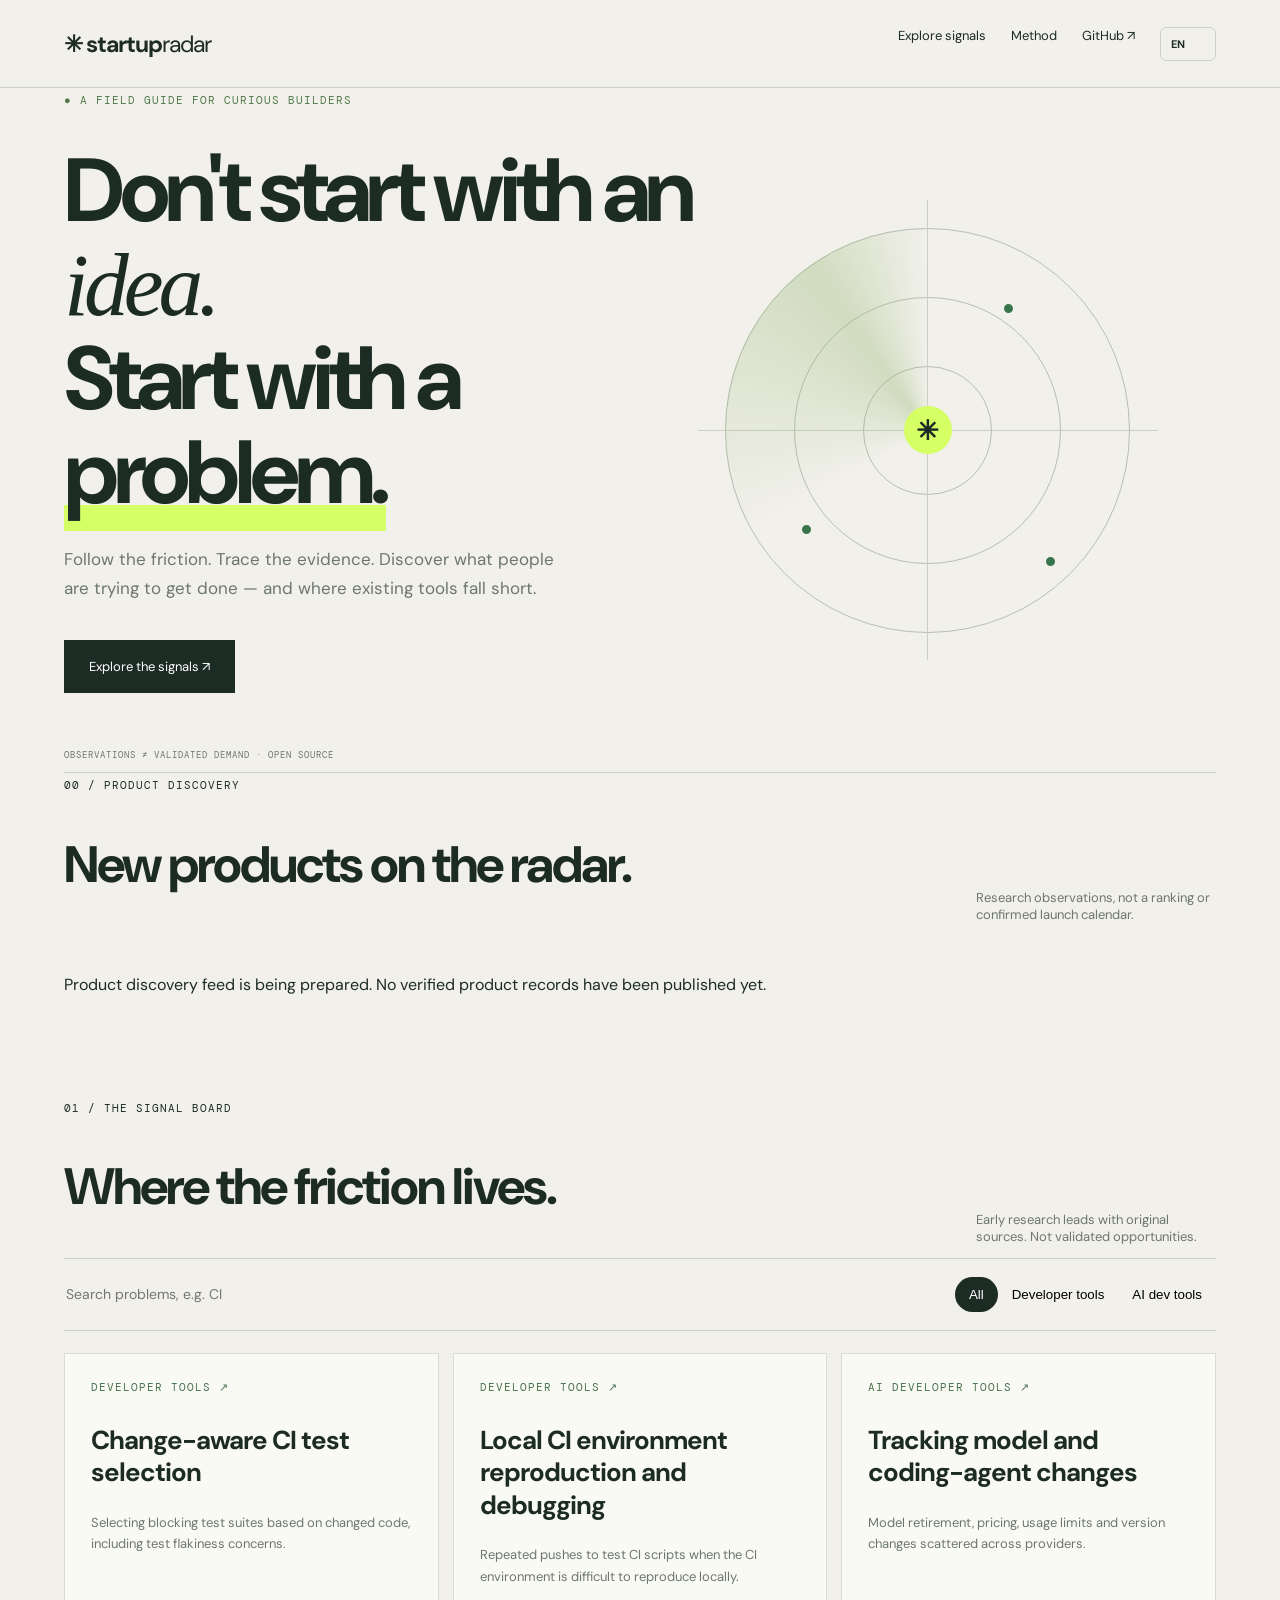
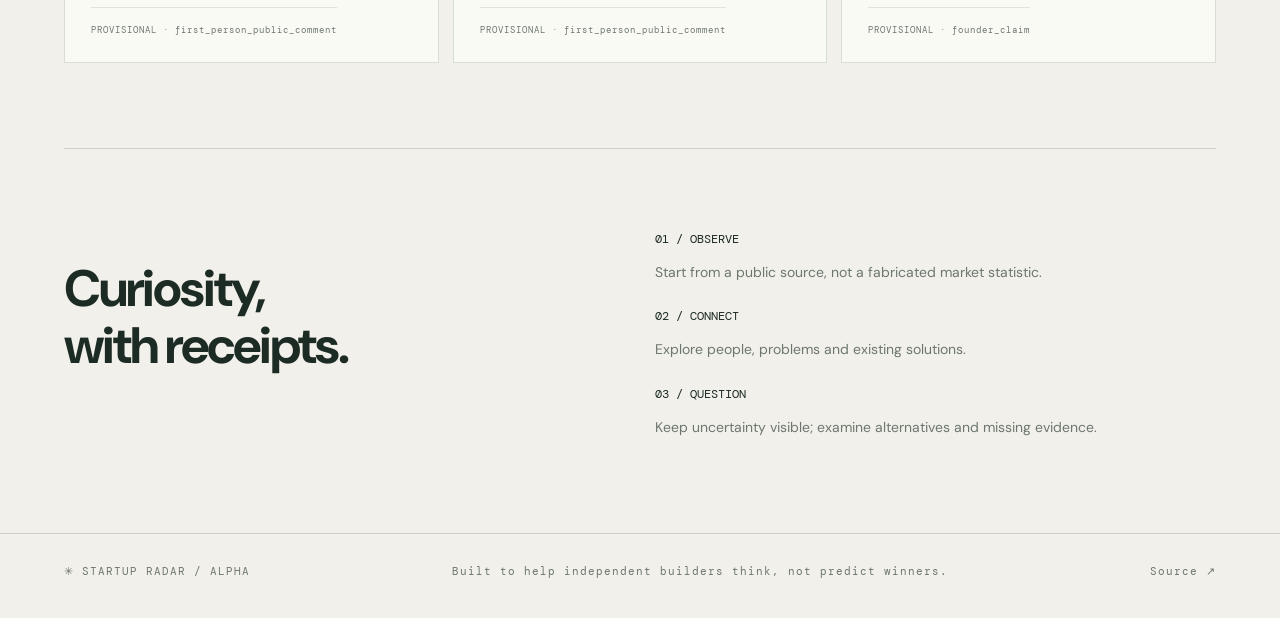
==== web/index.html @ 69f69a6b "Add daily product discovery section before opportunity signals" ====
<!doctype html><html lang="en"><meta charset="utf-8"><meta name="viewport" content="width=device-width,initial-scale=1"><meta name="description" content="Open-source startup opportunity discovery based on attributable public signals."><title>Startup Radar — Find the problems worth solving</title><link rel="stylesheet" href="style.css"><body><header><a class="logo" href="#">✳ startup<span>radar</span></a><nav><a data-i18n="navExplore" href="#signals">Explore signals</a><a data-i18n="navMethod" href="#method">Method</a><a href="https://github.com/supplicant-snowstain/startup-product-radar">GitHub ↗</a><label class="language-control"><span class="sr-only">Language / 语言 / Langue</span><select id="language" aria-label="Language / 语言 / Langue"><option value="en">EN</option><option value="zh">中文</option><option value="fr">FR</option></select></label></nav></header><main><section class="hero"><div><small data-i18n="heroKicker">● A FIELD GUIDE FOR CURIOUS BUILDERS</small><h1 data-i18n-html="hero">Don't start<br>with an <i>idea.</i><br>Start with a <mark>problem.</mark></h1><p data-i18n="heroDesc">Follow the friction. Trace the evidence. Discover what people are trying to get done — and where existing tools fall short.</p><a class="cta" href="#signals" data-i18n="heroAction">Explore the signals ↗</a><p class="fine" data-i18n="heroFine">OBSERVATIONS ≠ VALIDATED DEMAND · OPEN SOURCE</p></div><div class="radar" aria-label="Decorative opportunity radar"><div class="orbit one"></div><div class="orbit two"></div><div class="orbit three"></div><div class="sweep"></div><b>✳</b><span class="dot a"></span><span class="dot b"></span><span class="dot c"></span></div></section><section id="products" class="products-section"><small>00 / PRODUCT DISCOVERY</small><div class="section-title"><h2>New products on the radar.</h2><p>Research observations, not a ranking or confirmed launch calendar.</p></div><div id="product-cards" class="cards"></div><p id="product-empty" class="product-empty">Product discovery feed is being prepared. No verified product records have been published yet.</p></section><section id="signals"><small data-i18n="boardKicker">01 / THE SIGNAL BOARD</small><div class="section-title"><h2 data-i18n="boardTitle">Where the friction lives.</h2><p data-i18n="boardDesc">Early research leads with original sources. Not validated opportunities.</p></div><div class="toolbar"><input data-i18n-placeholder="search" id="search" placeholder="Search problems, e.g. CI" aria-label="Search signals"><div><button class="selected" data-filter="All" data-i18n="all">All</button><button data-filter="Developer Tools" data-i18n="dev">Developer tools</button><button data-filter="AI Developer Tools" data-i18n="ai">AI dev tools</button></div></div><div id="cards" class="cards"></div><p id="empty" data-i18n="empty" hidden>No matching signals.</p></section><section id="method" class="method"><h2 data-i18n-html="methodTitle">Curiosity,<br>with receipts.</h2><div><h3>01 / OBSERVE</h3><p data-i18n="methodObserve">Start from a public source, not a fabricated market statistic.</p><h3>02 / CONNECT</h3><p data-i18n="methodConnect">Explore people, problems and existing solutions.</p><h3>03 / QUESTION</h3><p data-i18n="methodQuestion">Keep uncertainty visible; examine alternatives and missing evidence.</p></div></section></main><footer><span>✳ STARTUP RADAR / ALPHA</span><span data-i18n="footDesc">Built to help independent builders think, not predict winners.</span><a href="https://github.com/supplicant-snowstain/startup-product-radar" data-i18n="source">Source ↗</a></footer><dialog id="detail"><button id="close" aria-label="Close">×</button><div id="detail-content"></div></dialog><script src="i18n.js"></script><script src="app.js"></script><script src="products.js"></script></body></html>
---- web/style.css ----
@import url('https://fonts.googleapis.com/css2?family=DM+Sans:wght@400;500;600;700&family=DM+Mono&display=swap');:root{--bg:#f1f0ea;--ink:#1d2b25;--muted:#6d776f;--line:#cbd0c8;--lime:#d5ff65}*{box-sizing:border-box}html{scroll-behavior:smooth}body{margin:0;background:var(--bg);color:var(--ink);font-family:'DM Sans',sans-serif}header,main,footer{max-width:1300px;padding-left:5%;padding-right:5%;margin:auto}header{height:88px;display:flex;align-items:center;justify-content:space-between;border-bottom:1px solid var(--line)}a{color:inherit;text-decoration:none}.logo{font-size:23px;font-weight:700;letter-spacing:-1px}.logo span{font-weight:400}nav{display:flex;gap:25px;font-size:13px}.hero{display:grid;grid-template-columns:55% 45%;align-items:center;min-height:610px;border-bottom:1px solid var(--line)}small,.fine,footer{font:11px 'DM Mono',monospace;letter-spacing:1px}.hero small{color:#50784b}.hero h1{font-size:clamp(58px,7vw,98px);letter-spacing:-5px;line-height:1.05;margin:35px 0 25px}.hero i{font-family:Georgia,serif;font-weight:400}.hero mark{background:linear-gradient(transparent 78%,var(--lime) 78%);color:inherit}.hero p{font-size:17px;color:var(--muted);line-height:1.7;max-width:510px}.hero .fine{margin-top:55px;font-size:9px}.cta{display:inline-block;background:var(--ink);color:white;padding:18px 25px;font-size:13px;margin-top:20px}.radar{height:min(38vw,460px);width:min(38vw,460px);position:relative;display:grid;place-items:center}.orbit{position:absolute;border:1px solid #b5c0b3;border-radius:50%}.one{width:28%;aspect-ratio:1}.two{width:58%;aspect-ratio:1}.three{width:88%;aspect-ratio:1}.radar:before,.radar:after{content:'';position:absolute;background:#c6d0c4}.radar:before{width:100%;height:1px}.radar:after{height:100%;width:1px}.radar b{z-index:2;background:var(--lime);border-radius:50%;width:48px;height:48px;display:grid;place-items:center;font-size:27px}.sweep{position:absolute;width:88%;aspect-ratio:1;border-radius:50%;background:conic-gradient(transparent 0 240deg,#91b36b55 325deg,transparent);animation:spin 12s linear infinite}@keyframes spin{to{transform:rotate(360deg)}}.dot{position:absolute;background:#38754d;border:3px solid var(--bg);border-radius:50%;width:15px;height:15px;z-index:3}.a{top:22%;left:66%}.b{top:70%;left:22%}.c{top:77%;left:75%}#signals{padding:85px 0}.section-title{display:flex;align-items:end;justify-content:space-between;gap:20px}h2{font-size:clamp(35px,4vw,55px);letter-spacing:-2px;line-height:1.1}.section-title p{max-width:240px;font-size:13px;color:var(--muted)}.toolbar{border-top:1px solid var(--line);border-bottom:1px solid var(--line);padding:18px 0;display:flex;justify-content:space-between;gap:12px}.toolbar input{background:transparent;border:0;outline:none;font:14px 'DM Sans',sans-serif;min-width:180px}.toolbar button{border:0;border-radius:24px;padding:10px 14px;background:none;cursor:pointer}.toolbar button.selected{background:var(--ink);color:white}.cards{display:grid;grid-template-columns:repeat(3,minmax(0,1fr));gap:14px;margin-top:22px}.card{background:#fafaf5;border:1px solid #d9ded4;min-height:310px;padding:26px;text-align:left;font:inherit;color:inherit;display:flex;flex-direction:column;cursor:pointer;transition:transform .2s,border-color .2s}.card:hover{transform:translateY(-5px);border-color:#6a8868}.card small{color:#47714c}.card h3{font-size:26px;letter-spacing:-1px;line-height:1.25;margin:30px 0 10px}.card p{font-size:13px;line-height:1.65;color:var(--muted)}.card footer{padding:16px 0 0;margin:auto 0 0;border-top:1px solid #dee3dc;color:var(--muted);font-size:9px}.method{border-top:1px solid var(--line);padding:70px 0;display:grid;grid-template-columns:1fr 1fr;gap:30px}.method h3{font:12px 'DM Mono',monospace}.method p{color:var(--muted);font-size:14px;line-height:1.6;margin-bottom:25px}footer{display:flex;justify-content:space-between;gap:15px;padding-top:30px;padding-bottom:40px;border-top:1px solid var(--line);color:var(--muted)}dialog{border:1px solid #a5b7a5;background:#fafaf5;color:var(--ink);width:min(640px,90vw);padding:35px;max-height:85vh}dialog::backdrop{background:#16281bc2}dialog h2{font-size:34px}dialog p,dialog li{line-height:1.7;color:#53665a}dialog a{color:#357448;text-decoration:underline;overflow-wrap:anywhere}#close{float:right;background:none;border:0;font-size:30px;cursor:pointer}@media(max-width:830px){.hero{grid-template-columns:1fr;padding-top:60px}.radar{height:300px;width:300px;margin:0 auto 35px}.cards{grid-template-columns:1fr 1fr}}@media(max-width:580px){header{height:72px}nav a:first-child{display:none}nav{gap:12px}.hero h1{font-size:56px;letter-spacing:-3px}.section-title,.toolbar{display:block}.toolbar div{margin-top:15px}.cards,.method{grid-template-columns:1fr}.card{min-height:240px}footer{display:block;line-height:2.2}}
.explore-hero{padding:85px 0 50px;border-bottom:1px solid var(--line)}.explore-hero h1{font-size:clamp(48px,6vw,85px);letter-spacing:-3px;max-width:940px;margin:25px 0}.explore-hero>p{font-size:21px;line-height:1.55;max-width:760px;color:var(--muted)}.explore-meta{display:flex;flex-wrap:wrap;gap:12px;margin-top:36px}.explore-meta span{border:1px solid var(--line);padding:9px 13px;font:10px 'DM Mono',monospace}.explore-layout{display:grid;grid-template-columns:1.5fr 1fr;gap:30px;padding:60px 0}.research-section,.research-aside{padding:25px;border:1px solid var(--line);background:#fafaf5}.research-section h2{font-size:37px}.research-section p,.research-aside li{font-size:15px;color:var(--muted);line-height:1.8}.research-section a{display:inline-block;margin:12px 0;color:#2b6d4a;text-decoration:underline;overflow-wrap:anywhere}.source-locator{font:11px 'DM Mono',monospace!important}.research-aside{background:#e5eadf}.research-aside h3{font-size:25px}.research-aside li{margin-bottom:15px}.question-list{display:grid;gap:8px}.question-list div{border-left:3px solid #95b777;background:#edf2e8;padding:18px;line-height:1.6}.related-list{display:flex;flex-direction:column}.related-list a{border-bottom:1px solid var(--line);padding:12px 0}@media(max-width:750px){.explore-layout{grid-template-columns:1fr}.explore-hero{padding-top:50px}}
[hidden]{display:none!important}

.language-control{display:inline-flex;align-items:center}.language-control select{appearance:none;border:1px solid var(--line);background:transparent;color:var(--ink);font:700 11px 'DM Sans',sans-serif;border-radius:6px;padding:9px 22px 9px 10px;cursor:pointer}.language-control select:focus-visible{outline:2px solid #438b57;outline-offset:3px}.sr-only{position:absolute;width:1px;height:1px;padding:0;margin:-1px;overflow:hidden;clip:rect(0,0,0,0);white-space:nowrap;border:0}@media(max-width:580px){header nav{gap:8px}.language-control select{padding:8px 5px}header .logo{font-size:18px}}

.opportunity-map{padding:32px 0 55px;border-top:1px solid var(--line)}.opportunity-map h3{font-size:29px;letter-spacing:-1px}.opportunity-map p{color:var(--muted);line-height:1.6}.map-link{display:flex;flex-direction:column;gap:9px;background:#fafaf5;border:1px solid var(--line);padding:22px;max-width:580px;margin:14px 0;transition:transform .2s}.map-link:hover{transform:translateY(-3px)}.map-link small{color:var(--muted)}

/* Evidence-aware opportunity map: source nodes are separate from problem nodes. */
.map-stage{display:grid;grid-template-columns:minmax(0,1fr) minmax(0,1fr) minmax(0,.9fr);align-items:center;gap:26px;margin:24px 0;padding:30px;border-radius:18px;border:1px solid var(--line);background:radial-gradient(circle at 50% 50%,#e6f1db,#f8f9f2 70%)}
.map-center{background:var(--ink);color:#f7f9ed;border-radius:14px;padding:25px;min-height:125px;display:flex;flex-direction:column;justify-content:center;gap:12px}.map-center small{color:#d5ff65}
.map-center strong{font-size:19px;line-height:1.35}
.map-neighbors{border-left:2px dashed #93ae91;padding-left:22px;display:grid;gap:12px}.map-node{border:1px solid #bbd1b0;border-radius:12px;padding:18px;background:white;display:flex;flex-direction:column;gap:10px;transition:transform .2s}
.map-node:hover,.map-node:focus-visible{transform:translateY(-3px);outline:2px solid #5c935b}.map-node small{color:#607d5f}.map-node span{color:#28634d;font-size:12px}.map-node strong{font-size:16px}
.map-sources{border-left:2px dotted #9daaa0;padding-left:20px;display:grid;gap:12px}.map-source{background:#e8eae2;border-radius:10px;padding:16px;display:flex;flex-direction:column;gap:9px}.map-source a{color:#236e51;text-decoration:underline}.map-source p{font-size:12px;line-height:1.5;color:#6e796b}.map-warning{font-size:12px!important;color:var(--muted)}
@media(max-width:800px){.map-stage{grid-template-columns:1fr;padding:17px}.map-neighbors,.map-sources{border-left:none;border-top:2px dashed #93ae91;padding:20px 0 0}}
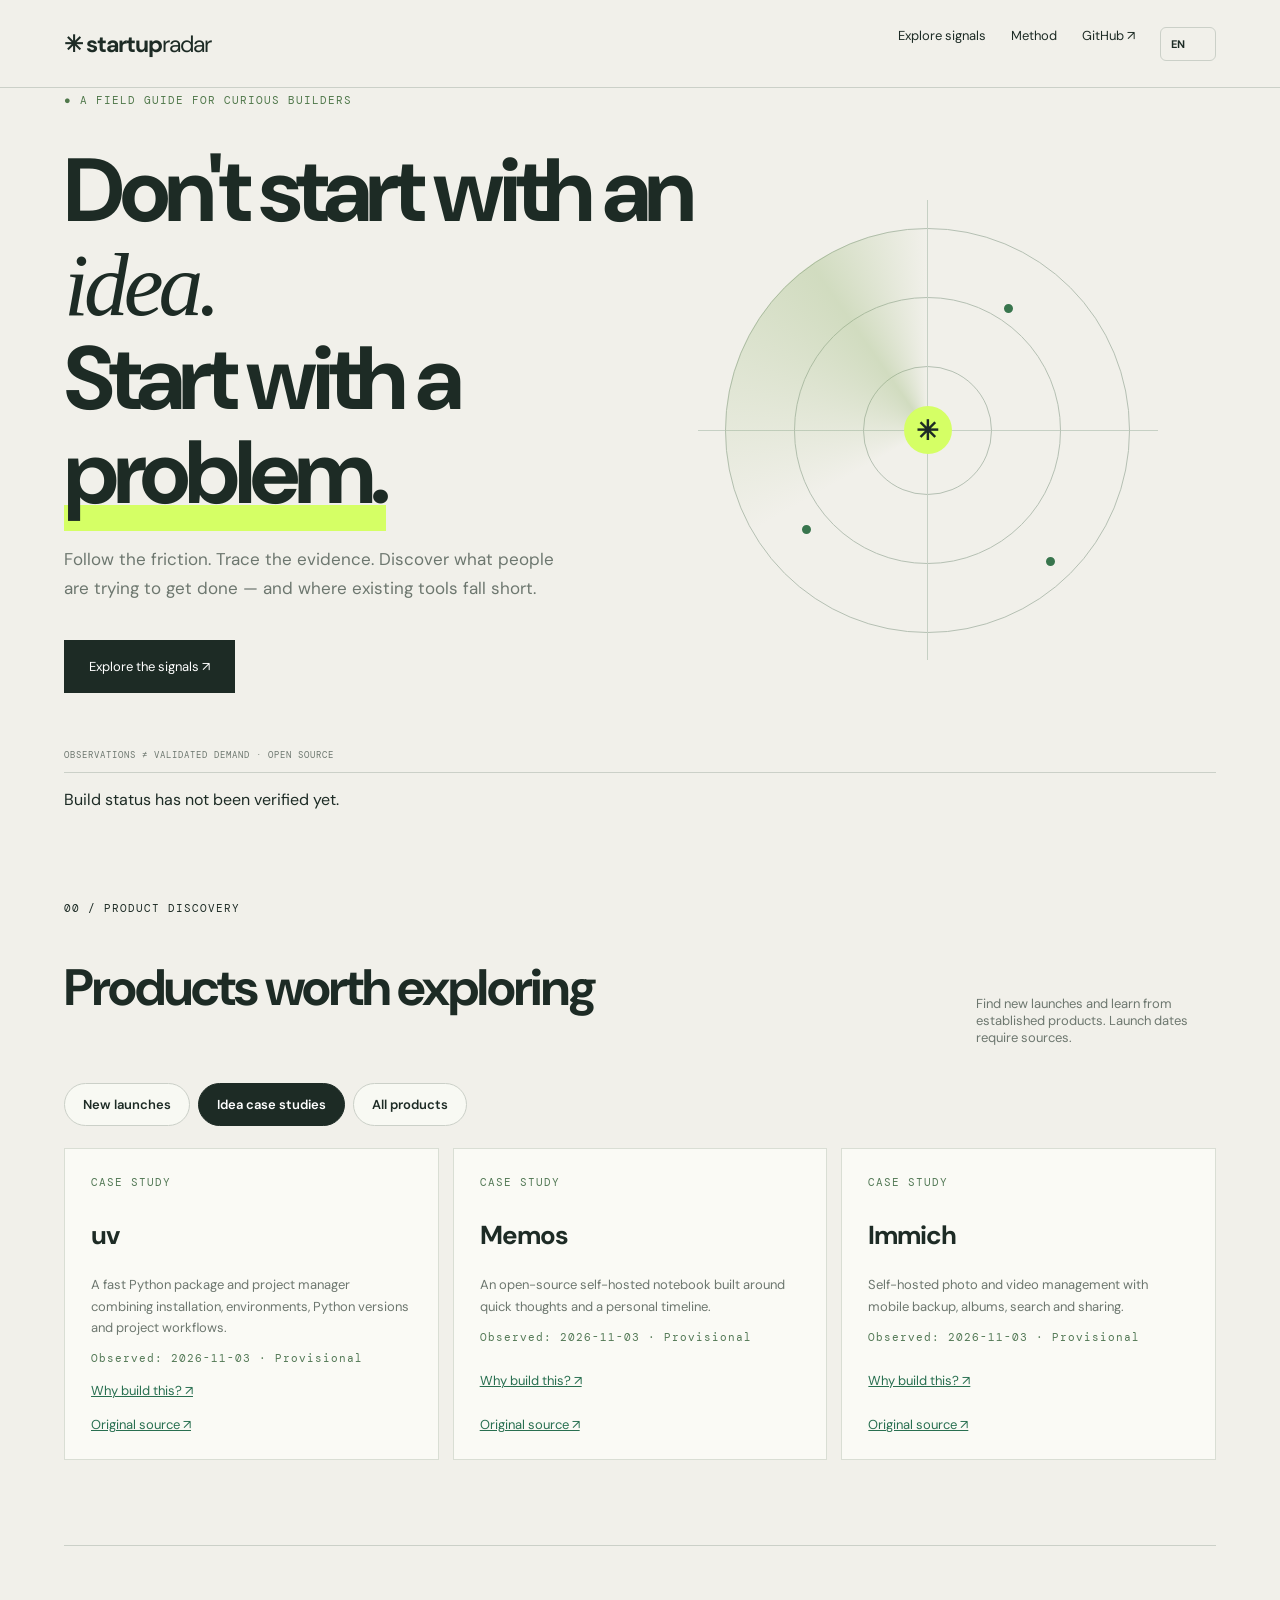
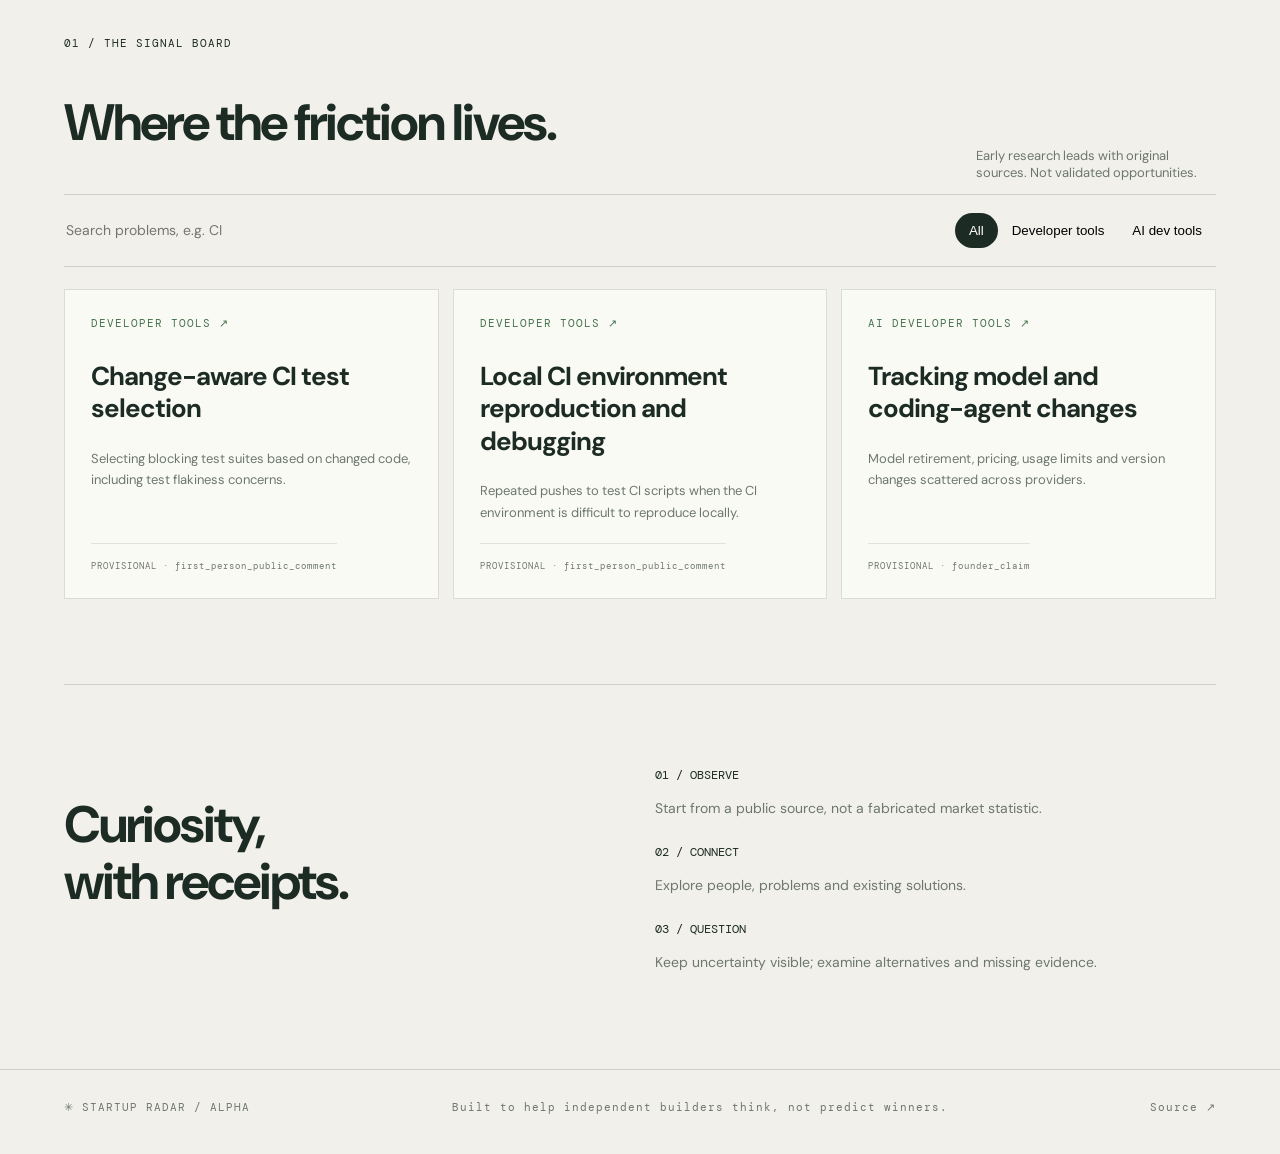
==== commit 59a949b4: "Surface last website build status below homepage hero" ====
--- a/web/index.html
+++ b/web/index.html
@@ -1 +1 @@
-<!doctype html><html lang="en"><meta charset="utf-8"><meta name="viewport" content="width=device-width,initial-scale=1"><meta name="description" content="Open-source startup opportunity discovery based on attributable public signals."><title>Startup Radar — Find the problems worth solving</title><link rel="stylesheet" href="style.css"><body><header><a class="logo" href="#">✳ startup<span>radar</span></a><nav><a data-i18n="navExplore" href="#signals">Explore signals</a><a data-i18n="navMethod" href="#method">Method</a><a href="https://github.com/supplicant-snowstain/startup-product-radar">GitHub ↗</a><label class="language-control"><span class="sr-only">Language / 语言 / Langue</span><select id="language" aria-label="Language / 语言 / Langue"><option value="en">EN</option><option value="zh">中文</option><option value="fr">FR</option></select></label></nav></header><main><section class="hero"><div><small data-i18n="heroKicker">● A FIELD GUIDE FOR CURIOUS BUILDERS</small><h1 data-i18n-html="hero">Don't start<br>with an <i>idea.</i><br>Start with a <mark>problem.</mark></h1><p data-i18n="heroDesc">Follow the friction. Trace the evidence. Discover what people are trying to get done — and where existing tools fall short.</p><a class="cta" href="#signals" data-i18n="heroAction">Explore the signals ↗</a><p class="fine" data-i18n="heroFine">OBSERVATIONS ≠ VALIDATED DEMAND · OPEN SOURCE</p></div><div class="radar" aria-label="Decorative opportunity radar"><div class="orbit one"></div><div class="orbit two"></div><div class="orbit three"></div><div class="sweep"></div><b>✳</b><span class="dot a"></span><span class="dot b"></span><span class="dot c"></span></div></section><section id="products" class="products-section"><small>00 / PRODUCT DISCOVERY</small><div class="section-title"><h2>New products on the radar.</h2><p>Research observations, not a ranking or confirmed launch calendar.</p></div><div id="product-cards" class="cards"></div><p id="product-empty" class="product-empty">Product discovery feed is being prepared. No verified product records have been published yet.</p></section><section id="signals"><small data-i18n="boardKicker">01 / THE SIGNAL BOARD</small><div class="section-title"><h2 data-i18n="boardTitle">Where the friction lives.</h2><p data-i18n="boardDesc">Early research leads with original sources. Not validated opportunities.</p></div><div class="toolbar"><input data-i18n-placeholder="search" id="search" placeholder="Search problems, e.g. CI" aria-label="Search signals"><div><button class="selected" data-filter="All" data-i18n="all">All</button><button data-filter="Developer Tools" data-i18n="dev">Developer tools</button><button data-filter="AI Developer Tools" data-i18n="ai">AI dev tools</button></div></div><div id="cards" class="cards"></div><p id="empty" data-i18n="empty" hidden>No matching signals.</p></section><section id="method" class="method"><h2 data-i18n-html="methodTitle">Curiosity,<br>with receipts.</h2><div><h3>01 / OBSERVE</h3><p data-i18n="methodObserve">Start from a public source, not a fabricated market statistic.</p><h3>02 / CONNECT</h3><p data-i18n="methodConnect">Explore people, problems and existing solutions.</p><h3>03 / QUESTION</h3><p data-i18n="methodQuestion">Keep uncertainty visible; examine alternatives and missing evidence.</p></div></section></main><footer><span>✳ STARTUP RADAR / ALPHA</span><span data-i18n="footDesc">Built to help independent builders think, not predict winners.</span><a href="https://github.com/supplicant-snowstain/startup-product-radar" data-i18n="source">Source ↗</a></footer><dialog id="detail"><button id="close" aria-label="Close">×</button><div id="detail-content"></div></dialog><script src="i18n.js"></script><script src="app.js"></script><script src="products.js"></script></body></html>+<!doctype html><html lang="en"><meta charset="utf-8"><meta name="viewport" content="width=device-width,initial-scale=1"><meta name="description" content="Open-source startup opportunity discovery based on attributable public signals."><title>Startup Radar — Find the problems worth solving</title><link rel="stylesheet" href="style.css"><body><header><a class="logo" href="#">✳ startup<span>radar</span></a><nav><a data-i18n="navExplore" href="#signals">Explore signals</a><a data-i18n="navMethod" href="#method">Method</a><a href="https://github.com/supplicant-snowstain/startup-product-radar">GitHub ↗</a><label class="language-control"><span class="sr-only">Language / 语言 / Langue</span><select id="language" aria-label="Language / 语言 / Langue"><option value="en">EN</option><option value="zh">中文</option><option value="fr">FR</option></select></label></nav></header><main><section class="hero"><div><small data-i18n="heroKicker">● A FIELD GUIDE FOR CURIOUS BUILDERS</small><h1 data-i18n-html="hero">Don't start<br>with an <i>idea.</i><br>Start with a <mark>problem.</mark></h1><p data-i18n="heroDesc">Follow the friction. Trace the evidence. Discover what people are trying to get done — and where existing tools fall short.</p><a class="cta" href="#signals" data-i18n="heroAction">Explore the signals ↗</a><p class="fine" data-i18n="heroFine">OBSERVATIONS ≠ VALIDATED DEMAND · OPEN SOURCE</p></div><div class="radar" aria-label="Decorative opportunity radar"><div class="orbit one"></div><div class="orbit two"></div><div class="orbit three"></div><div class="sweep"></div><b>✳</b><span class="dot a"></span><span class="dot b"></span><span class="dot c"></span></div></section><p id="site-freshness" class="site-freshness" aria-live="polite"></p><section id="products" class="products-section"><small>00 / PRODUCT DISCOVERY</small><div class="section-title"><h2>New products on the radar.</h2><p>Research observations, not a ranking or confirmed launch calendar.</p></div><div id="product-cards" class="cards"></div><p id="product-empty" class="product-empty">Product discovery feed is being prepared. No verified product records have been published yet.</p></section><section id="signals"><small data-i18n="boardKicker">01 / THE SIGNAL BOARD</small><div class="section-title"><h2 data-i18n="boardTitle">Where the friction lives.</h2><p data-i18n="boardDesc">Early research leads with original sources. Not validated opportunities.</p></div><div class="toolbar"><input data-i18n-placeholder="search" id="search" placeholder="Search problems, e.g. CI" aria-label="Search signals"><div><button class="selected" data-filter="All" data-i18n="all">All</button><button data-filter="Developer Tools" data-i18n="dev">Developer tools</button><button data-filter="AI Developer Tools" data-i18n="ai">AI dev tools</button></div></div><div id="cards" class="cards"></div><p id="empty" data-i18n="empty" hidden>No matching signals.</p></section><section id="method" class="method"><h2 data-i18n-html="methodTitle">Curiosity,<br>with receipts.</h2><div><h3>01 / OBSERVE</h3><p data-i18n="methodObserve">Start from a public source, not a fabricated market statistic.</p><h3>02 / CONNECT</h3><p data-i18n="methodConnect">Explore people, problems and existing solutions.</p><h3>03 / QUESTION</h3><p data-i18n="methodQuestion">Keep uncertainty visible; examine alternatives and missing evidence.</p></div></section></main><footer><span>✳ STARTUP RADAR / ALPHA</span><span data-i18n="footDesc">Built to help independent builders think, not predict winners.</span><a href="https://github.com/supplicant-snowstain/startup-product-radar" data-i18n="source">Source ↗</a></footer><dialog id="detail"><button id="close" aria-label="Close">×</button><div id="detail-content"></div></dialog><script src="i18n.js"></script><script src="app.js"></script><script src="products.js"></script><script src="freshness.js"></script></body></html>
--- a/web/style.css
+++ b/web/style.css
@@ -14,3 +14,9 @@
 .map-node:hover,.map-node:focus-visible{transform:translateY(-3px);outline:2px solid #5c935b}.map-node small{color:#607d5f}.map-node span{color:#28634d;font-size:12px}.map-node strong{font-size:16px}
 .map-sources{border-left:2px dotted #9daaa0;padding-left:20px;display:grid;gap:12px}.map-source{background:#e8eae2;border-radius:10px;padding:16px;display:flex;flex-direction:column;gap:9px}.map-source a{color:#236e51;text-decoration:underline}.map-source p{font-size:12px;line-height:1.5;color:#6e796b}.map-warning{font-size:12px!important;color:var(--muted)}
 @media(max-width:800px){.map-stage{grid-template-columns:1fr;padding:17px}.map-neighbors,.map-sources{border-left:none;border-top:2px dashed #93ae91;padding:20px 0 0}}
+
+.products-section{padding:70px 0 85px;border-bottom:1px solid var(--line)}.product-empty{border:1px dashed var(--line);background:#f8f9f3;padding:28px;margin-top:22px;color:var(--muted);line-height:1.65}.product-card a{margin-top:auto;padding-top:17px;color:#286f50;text-decoration:underline;font-size:13px}.product-card small{color:#537956}
+
+.idea-story{padding:48px 0;border-bottom:1px solid var(--line)}.idea-story h2{font-size:clamp(30px,4vw,52px);max-width:850px}.story-steps{display:grid;grid-template-columns:repeat(2,minmax(0,1fr));gap:12px}.story-step{background:#fafaf5;border:1px solid var(--line);border-radius:12px;padding:24px}.story-step:nth-child(3){background:#e8f5d6;border-color:#b4ce9e}.story-step:nth-child(5){grid-column:1/-1}.story-step small{color:#3c7751;font-weight:700}.story-step p{font-size:18px;line-height:1.55;letter-spacing:-.2px}.story-disclaimer{font-size:12px;color:var(--muted);line-height:1.6;margin-top:22px}@media(max-width:700px){.story-steps{grid-template-columns:1fr}.story-step:nth-child(5){grid-column:auto}.story-step{padding:20px}}
+
+.product-tabs{display:flex;gap:8px;flex-wrap:wrap;margin:24px 0 4px}.product-tabs button{border:1px solid var(--line);border-radius:24px;padding:12px 18px;background:#f8f9f3;color:var(--ink);font:600 13px 'DM Sans',sans-serif;cursor:pointer}.product-tabs button.active{background:var(--ink);color:white;border-color:var(--ink)}.product-tabs button:focus-visible{outline:2px solid #35824b;outline-offset:2px}
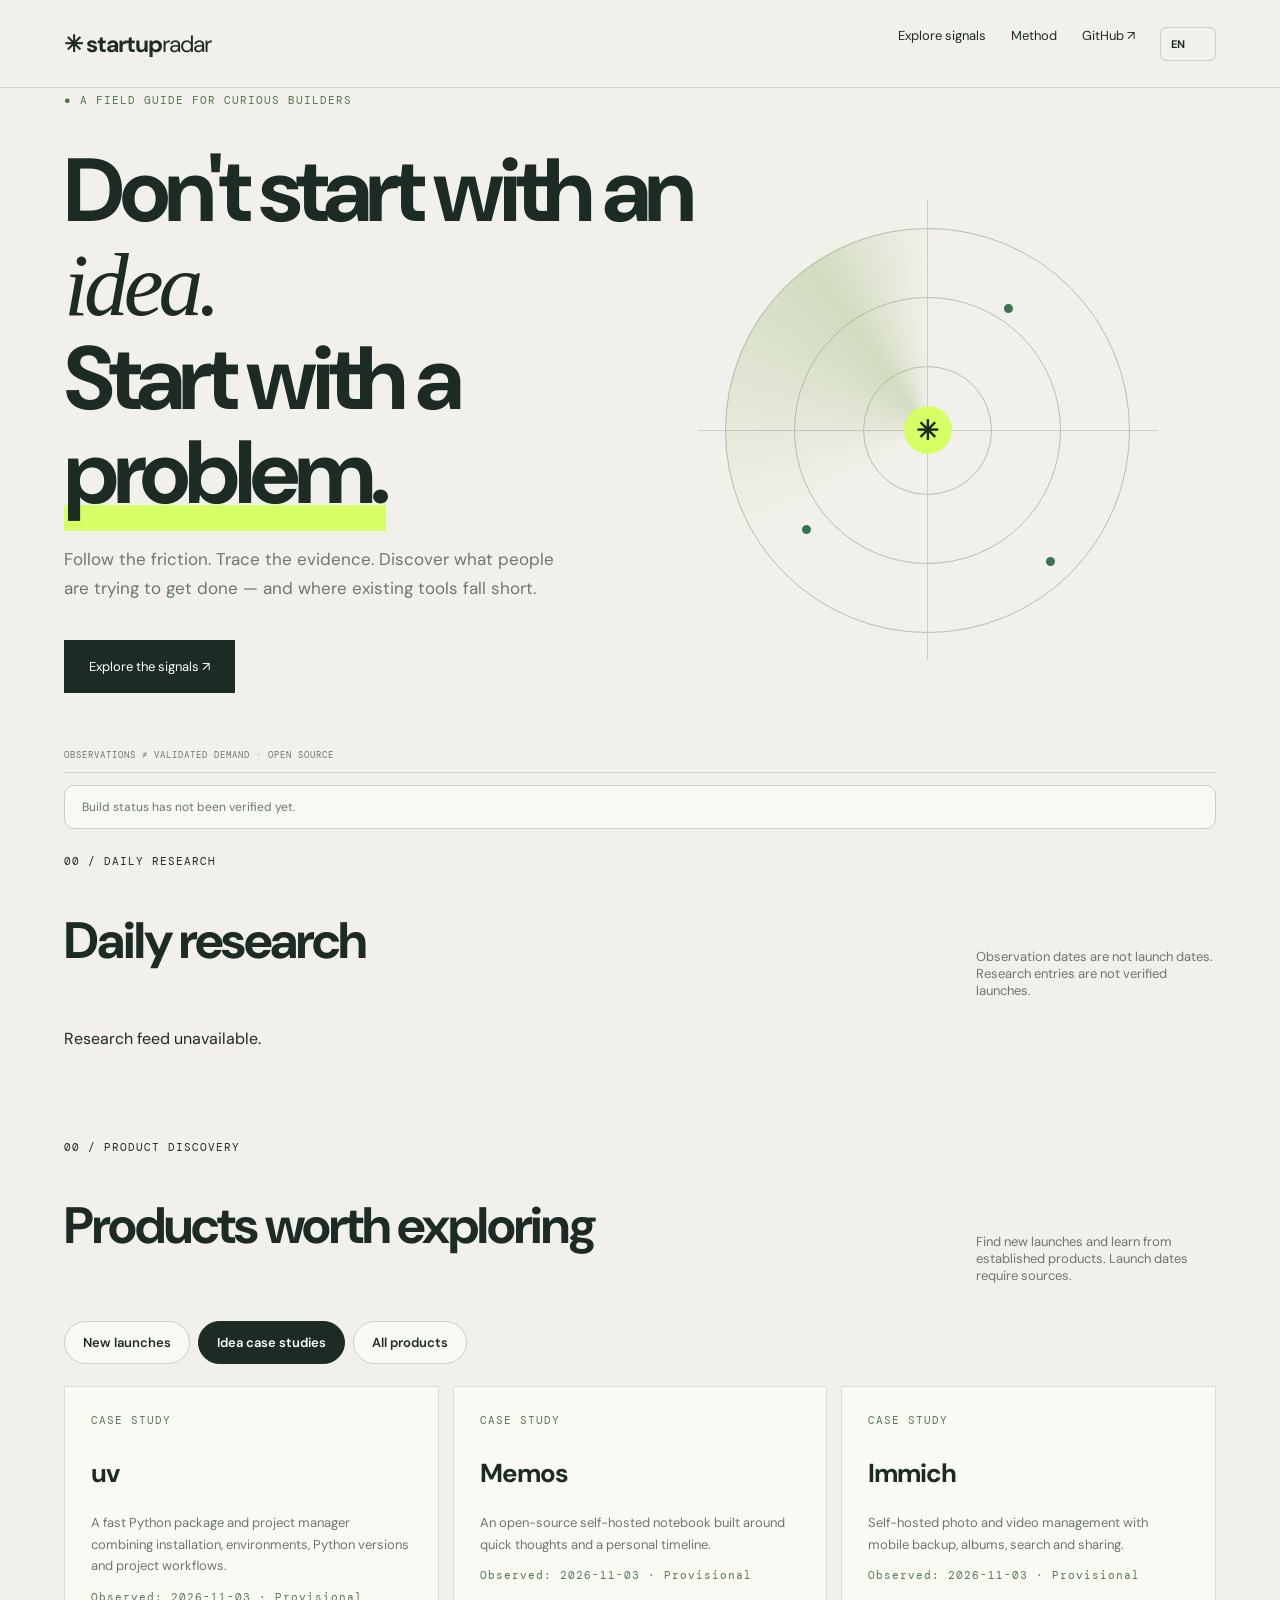
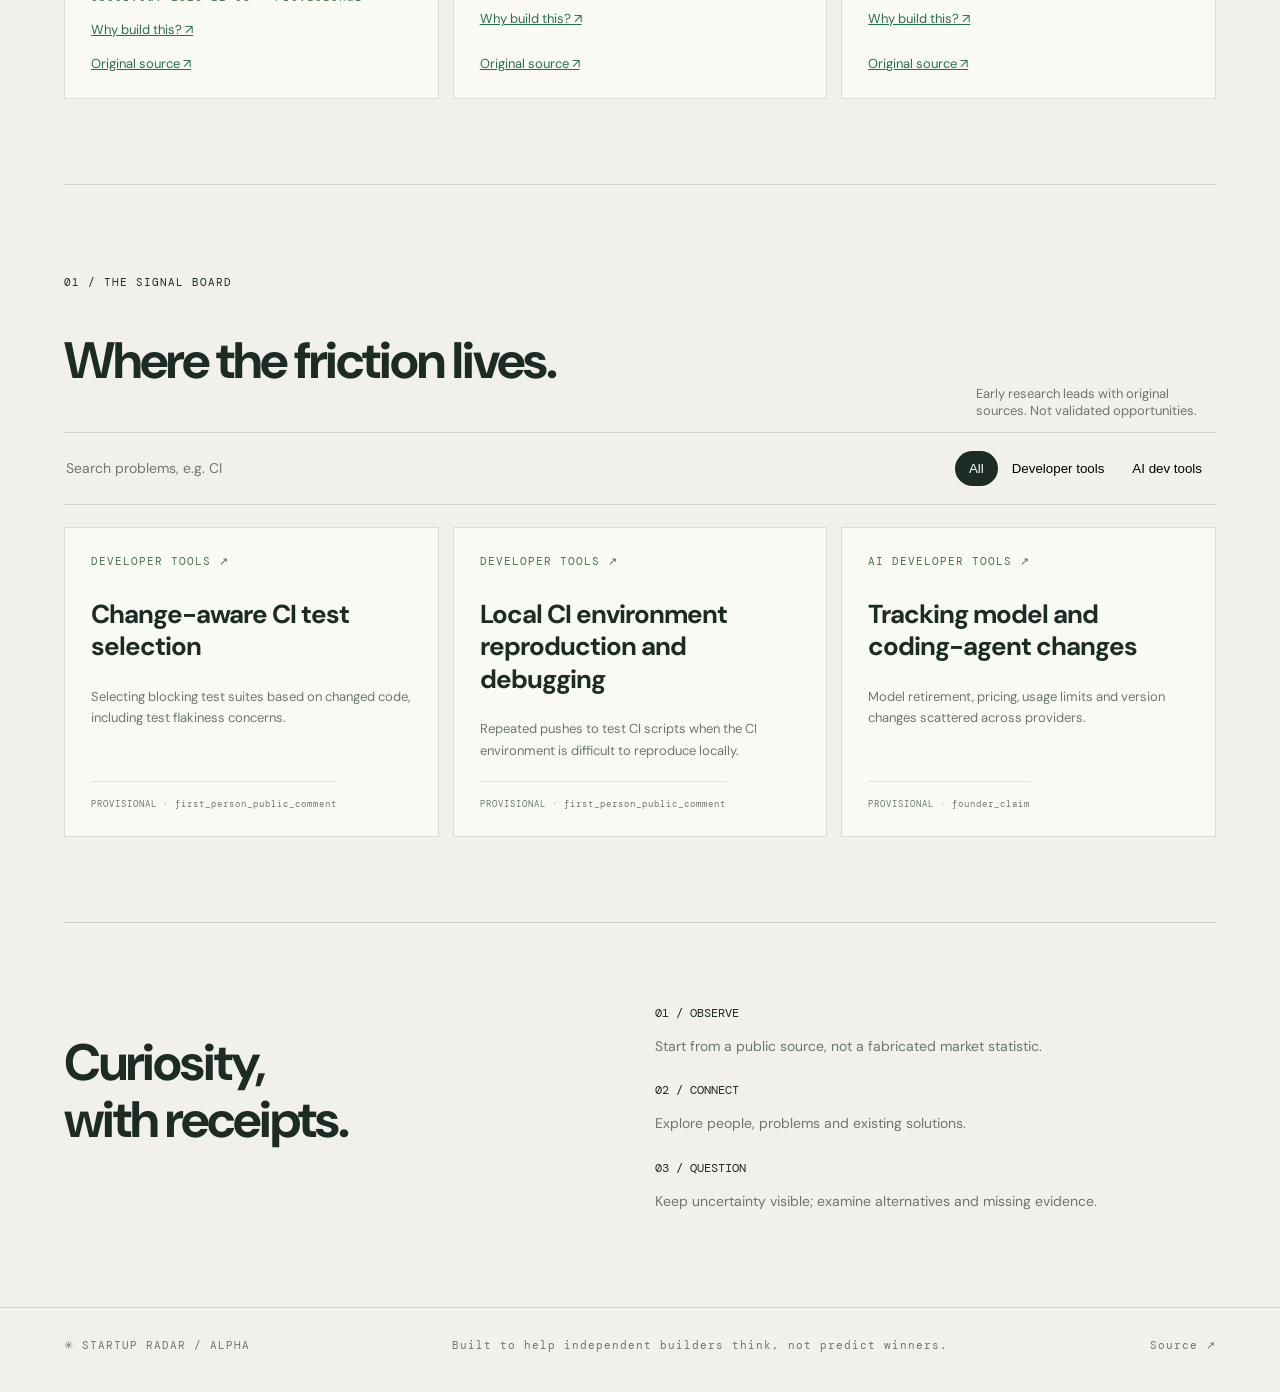
==== commit 953607ff: "feat: place daily research section before verified product discovery" ====
--- a/web/index.html
+++ b/web/index.html
@@ -1 +1 @@
-<!doctype html><html lang="en"><meta charset="utf-8"><meta name="viewport" content="width=device-width,initial-scale=1"><meta name="description" content="Open-source startup opportunity discovery based on attributable public signals."><title>Startup Radar — Find the problems worth solving</title><link rel="stylesheet" href="style.css"><body><header><a class="logo" href="#">✳ startup<span>radar</span></a><nav><a data-i18n="navExplore" href="#signals">Explore signals</a><a data-i18n="navMethod" href="#method">Method</a><a href="https://github.com/supplicant-snowstain/startup-product-radar">GitHub ↗</a><label class="language-control"><span class="sr-only">Language / 语言 / Langue</span><select id="language" aria-label="Language / 语言 / Langue"><option value="en">EN</option><option value="zh">中文</option><option value="fr">FR</option></select></label></nav></header><main><section class="hero"><div><small data-i18n="heroKicker">● A FIELD GUIDE FOR CURIOUS BUILDERS</small><h1 data-i18n-html="hero">Don't start<br>with an <i>idea.</i><br>Start with a <mark>problem.</mark></h1><p data-i18n="heroDesc">Follow the friction. Trace the evidence. Discover what people are trying to get done — and where existing tools fall short.</p><a class="cta" href="#signals" data-i18n="heroAction">Explore the signals ↗</a><p class="fine" data-i18n="heroFine">OBSERVATIONS ≠ VALIDATED DEMAND · OPEN SOURCE</p></div><div class="radar" aria-label="Decorative opportunity radar"><div class="orbit one"></div><div class="orbit two"></div><div class="orbit three"></div><div class="sweep"></div><b>✳</b><span class="dot a"></span><span class="dot b"></span><span class="dot c"></span></div></section><p id="site-freshness" class="site-freshness" aria-live="polite"></p><section id="products" class="products-section"><small>00 / PRODUCT DISCOVERY</small><div class="section-title"><h2>New products on the radar.</h2><p>Research observations, not a ranking or confirmed launch calendar.</p></div><div id="product-cards" class="cards"></div><p id="product-empty" class="product-empty">Product discovery feed is being prepared. No verified product records have been published yet.</p></section><section id="signals"><small data-i18n="boardKicker">01 / THE SIGNAL BOARD</small><div class="section-title"><h2 data-i18n="boardTitle">Where the friction lives.</h2><p data-i18n="boardDesc">Early research leads with original sources. Not validated opportunities.</p></div><div class="toolbar"><input data-i18n-placeholder="search" id="search" placeholder="Search problems, e.g. CI" aria-label="Search signals"><div><button class="selected" data-filter="All" data-i18n="all">All</button><button data-filter="Developer Tools" data-i18n="dev">Developer tools</button><button data-filter="AI Developer Tools" data-i18n="ai">AI dev tools</button></div></div><div id="cards" class="cards"></div><p id="empty" data-i18n="empty" hidden>No matching signals.</p></section><section id="method" class="method"><h2 data-i18n-html="methodTitle">Curiosity,<br>with receipts.</h2><div><h3>01 / OBSERVE</h3><p data-i18n="methodObserve">Start from a public source, not a fabricated market statistic.</p><h3>02 / CONNECT</h3><p data-i18n="methodConnect">Explore people, problems and existing solutions.</p><h3>03 / QUESTION</h3><p data-i18n="methodQuestion">Keep uncertainty visible; examine alternatives and missing evidence.</p></div></section></main><footer><span>✳ STARTUP RADAR / ALPHA</span><span data-i18n="footDesc">Built to help independent builders think, not predict winners.</span><a href="https://github.com/supplicant-snowstain/startup-product-radar" data-i18n="source">Source ↗</a></footer><dialog id="detail"><button id="close" aria-label="Close">×</button><div id="detail-content"></div></dialog><script src="i18n.js"></script><script src="app.js"></script><script src="products.js"></script><script src="freshness.js"></script></body></html>+<!doctype html><html lang="en"><meta charset="utf-8"><meta name="viewport" content="width=device-width,initial-scale=1"><meta name="description" content="Open-source startup opportunity discovery based on attributable public signals."><title>Startup Radar — Find the problems worth solving</title><link rel="stylesheet" href="style.css"><body><header><a class="logo" href="#">✳ startup<span>radar</span></a><nav><a data-i18n="navExplore" href="#signals">Explore signals</a><a data-i18n="navMethod" href="#method">Method</a><a href="https://github.com/supplicant-snowstain/startup-product-radar">GitHub ↗</a><label class="language-control"><span class="sr-only">Language / 语言 / Langue</span><select id="language" aria-label="Language / 语言 / Langue"><option value="en">EN</option><option value="zh">中文</option><option value="fr">FR</option></select></label></nav></header><main><section class="hero"><div><small data-i18n="heroKicker">● A FIELD GUIDE FOR CURIOUS BUILDERS</small><h1 data-i18n-html="hero">Don't start<br>with an <i>idea.</i><br>Start with a <mark>problem.</mark></h1><p data-i18n="heroDesc">Follow the friction. Trace the evidence. Discover what people are trying to get done — and where existing tools fall short.</p><a class="cta" href="#signals" data-i18n="heroAction">Explore the signals ↗</a><p class="fine" data-i18n="heroFine">OBSERVATIONS ≠ VALIDATED DEMAND · OPEN SOURCE</p></div><div class="radar" aria-label="Decorative opportunity radar"><div class="orbit one"></div><div class="orbit two"></div><div class="orbit three"></div><div class="sweep"></div><b>✳</b><span class="dot a"></span><span class="dot b"></span><span class="dot c"></span></div></section><p id="site-freshness" class="site-freshness" aria-live="polite"></p><section id="daily-research" class="research-feed-section"><small>00 / DAILY RESEARCH</small><div class="section-title"><h2 id="research-title">Daily research</h2><p id="research-description">Observation dates are not launch dates.</p></div><div id="research-cards" class="research-feed-grid"></div><p id="research-status" role="status"></p></section><section id="products" class="products-section"><small>00 / PRODUCT DISCOVERY</small><div class="section-title"><h2>New products on the radar.</h2><p>Research observations, not a ranking or confirmed launch calendar.</p></div><div id="product-cards" class="cards"></div><p id="product-empty" class="product-empty">Product discovery feed is being prepared. No verified product records have been published yet.</p></section><section id="signals"><small data-i18n="boardKicker">01 / THE SIGNAL BOARD</small><div class="section-title"><h2 data-i18n="boardTitle">Where the friction lives.</h2><p data-i18n="boardDesc">Early research leads with original sources. Not validated opportunities.</p></div><div class="toolbar"><input data-i18n-placeholder="search" id="search" placeholder="Search problems, e.g. CI" aria-label="Search signals"><div><button class="selected" data-filter="All" data-i18n="all">All</button><button data-filter="Developer Tools" data-i18n="dev">Developer tools</button><button data-filter="AI Developer Tools" data-i18n="ai">AI dev tools</button></div></div><div id="cards" class="cards"></div><p id="empty" data-i18n="empty" hidden>No matching signals.</p></section><section id="method" class="method"><h2 data-i18n-html="methodTitle">Curiosity,<br>with receipts.</h2><div><h3>01 / OBSERVE</h3><p data-i18n="methodObserve">Start from a public source, not a fabricated market statistic.</p><h3>02 / CONNECT</h3><p data-i18n="methodConnect">Explore people, problems and existing solutions.</p><h3>03 / QUESTION</h3><p data-i18n="methodQuestion">Keep uncertainty visible; examine alternatives and missing evidence.</p></div></section></main><footer><span>✳ STARTUP RADAR / ALPHA</span><span data-i18n="footDesc">Built to help independent builders think, not predict winners.</span><a href="https://github.com/supplicant-snowstain/startup-product-radar" data-i18n="source">Source ↗</a></footer><dialog id="detail"><button id="close" aria-label="Close">×</button><div id="detail-content"></div></dialog><script src="i18n.js"></script><script src="app.js"></script><script src="products.js"></script><script src="freshness.js"></script><script src="research.js"></script></body></html>
--- a/web/style.css
+++ b/web/style.css
@@ -20,3 +20,5 @@
 .idea-story{padding:48px 0;border-bottom:1px solid var(--line)}.idea-story h2{font-size:clamp(30px,4vw,52px);max-width:850px}.story-steps{display:grid;grid-template-columns:repeat(2,minmax(0,1fr));gap:12px}.story-step{background:#fafaf5;border:1px solid var(--line);border-radius:12px;padding:24px}.story-step:nth-child(3){background:#e8f5d6;border-color:#b4ce9e}.story-step:nth-child(5){grid-column:1/-1}.story-step small{color:#3c7751;font-weight:700}.story-step p{font-size:18px;line-height:1.55;letter-spacing:-.2px}.story-disclaimer{font-size:12px;color:var(--muted);line-height:1.6;margin-top:22px}@media(max-width:700px){.story-steps{grid-template-columns:1fr}.story-step:nth-child(5){grid-column:auto}.story-step{padding:20px}}
 
 .product-tabs{display:flex;gap:8px;flex-wrap:wrap;margin:24px 0 4px}.product-tabs button{border:1px solid var(--line);border-radius:24px;padding:12px 18px;background:#f8f9f3;color:var(--ink);font:600 13px 'DM Sans',sans-serif;cursor:pointer}.product-tabs button.active{background:var(--ink);color:white;border-color:var(--ink)}.product-tabs button:focus-visible{outline:2px solid #35824b;outline-offset:2px}
+
+.site-freshness{display:flex;flex-wrap:wrap;gap:8px;align-items:center;padding:13px 17px;border:1px solid var(--line);border-radius:10px;margin:12px 0 20px;color:var(--muted);font-size:12px;background:#f7f9f3}.site-freshness strong{color:var(--ink)}.site-freshness small{width:100%;color:var(--muted);line-height:1.5}
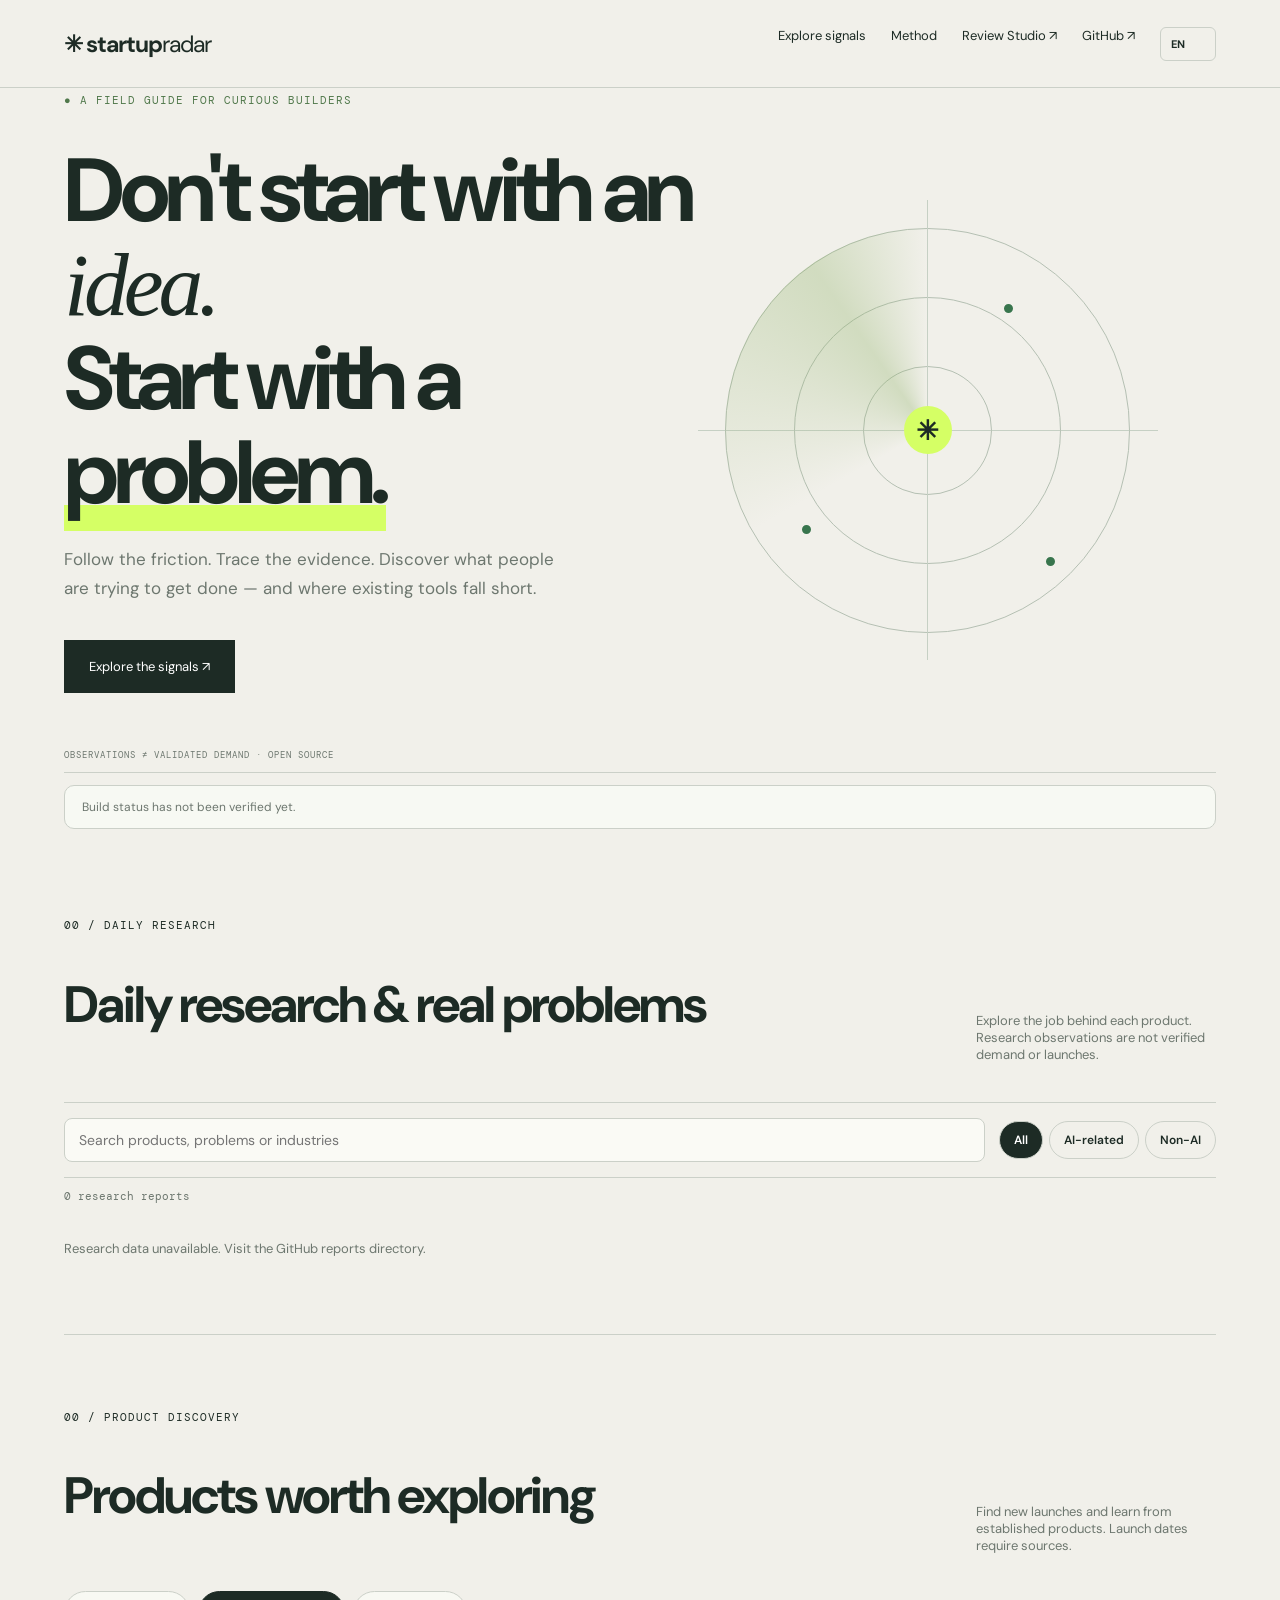
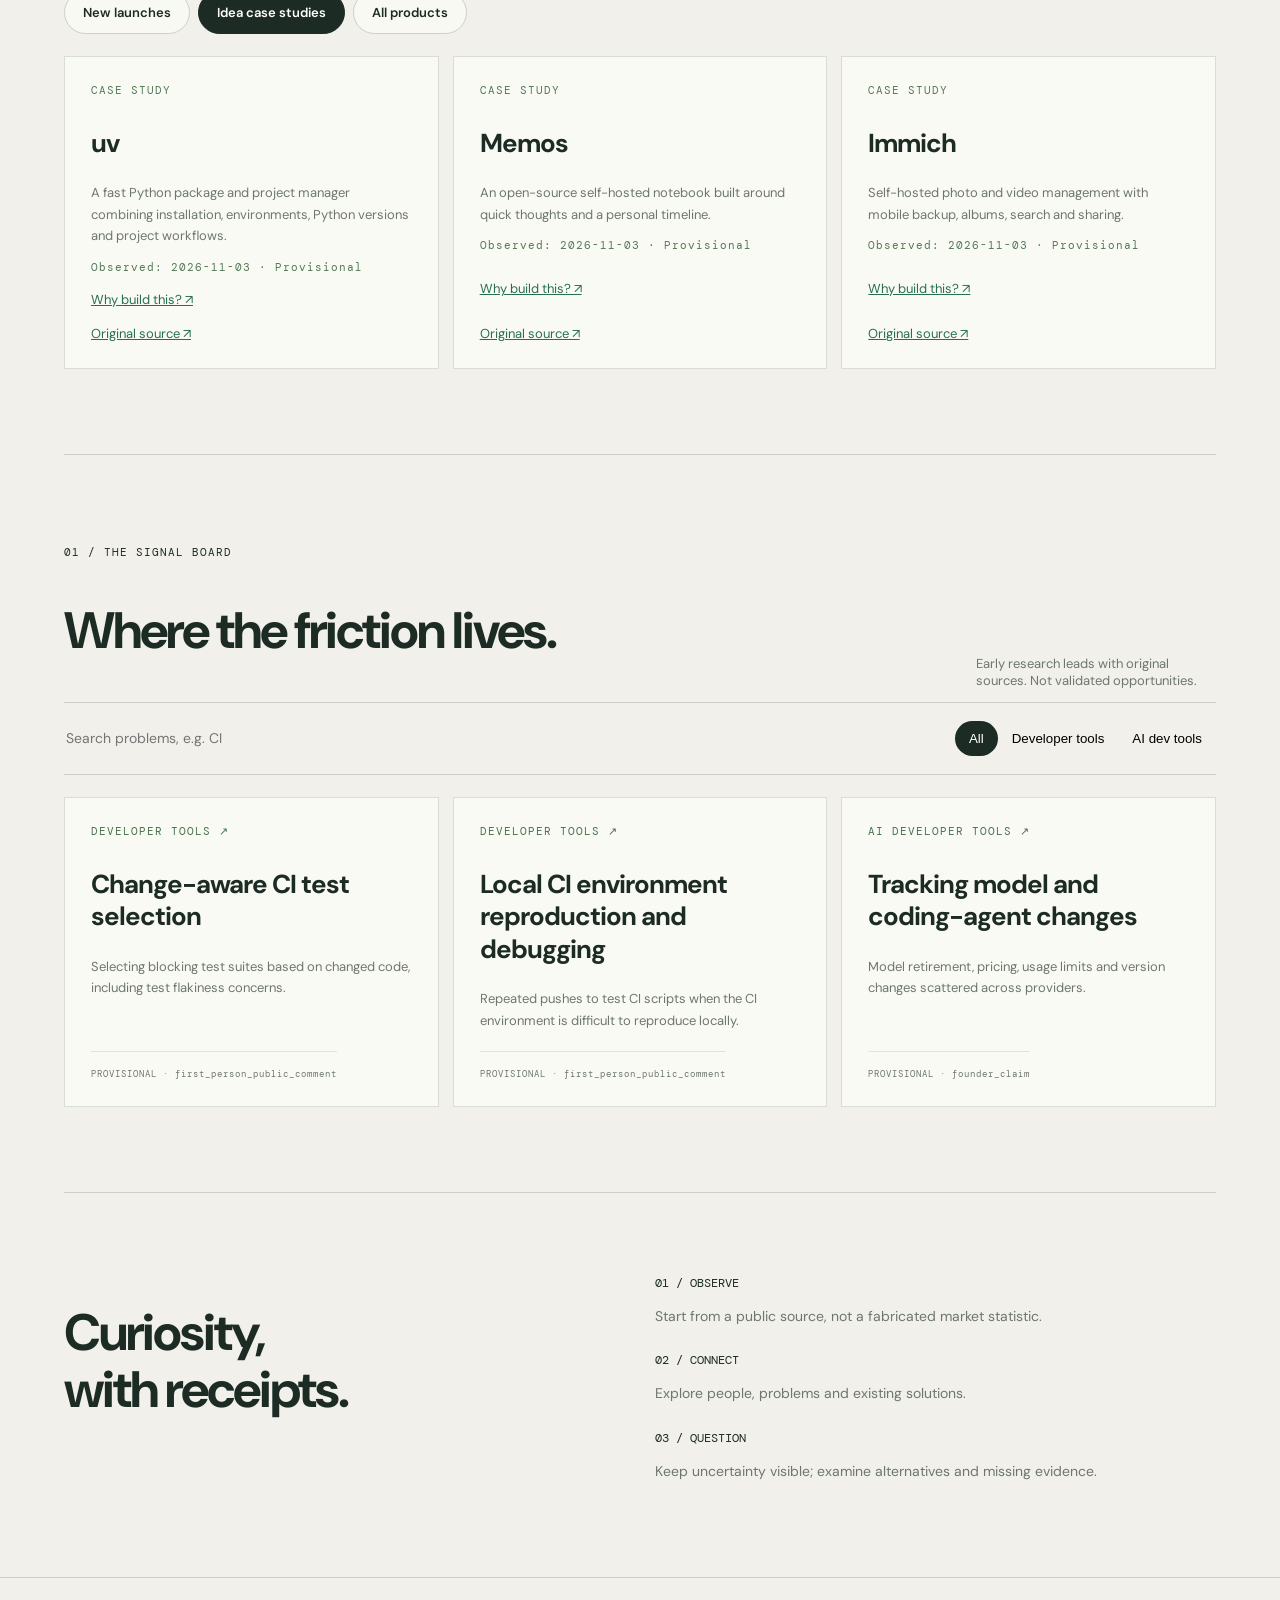
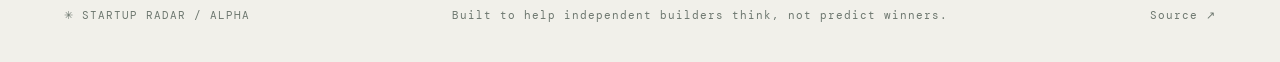
==== commit bafac32b: "feat: expose editorial review studio from site navigation" ====
--- a/web/index.html
+++ b/web/index.html
@@ -1 +1 @@
-<!doctype html><html lang="en"><meta charset="utf-8"><meta name="viewport" content="width=device-width,initial-scale=1"><meta name="description" content="Open-source startup opportunity discovery based on attributable public signals."><title>Startup Radar — Find the problems worth solving</title><link rel="stylesheet" href="style.css"><body><header><a class="logo" href="#">✳ startup<span>radar</span></a><nav><a data-i18n="navExplore" href="#signals">Explore signals</a><a data-i18n="navMethod" href="#method">Method</a><a href="https://github.com/supplicant-snowstain/startup-product-radar">GitHub ↗</a><label class="language-control"><span class="sr-only">Language / 语言 / Langue</span><select id="language" aria-label="Language / 语言 / Langue"><option value="en">EN</option><option value="zh">中文</option><option value="fr">FR</option></select></label></nav></header><main><section class="hero"><div><small data-i18n="heroKicker">● A FIELD GUIDE FOR CURIOUS BUILDERS</small><h1 data-i18n-html="hero">Don't start<br>with an <i>idea.</i><br>Start with a <mark>problem.</mark></h1><p data-i18n="heroDesc">Follow the friction. Trace the evidence. Discover what people are trying to get done — and where existing tools fall short.</p><a class="cta" href="#signals" data-i18n="heroAction">Explore the signals ↗</a><p class="fine" data-i18n="heroFine">OBSERVATIONS ≠ VALIDATED DEMAND · OPEN SOURCE</p></div><div class="radar" aria-label="Decorative opportunity radar"><div class="orbit one"></div><div class="orbit two"></div><div class="orbit three"></div><div class="sweep"></div><b>✳</b><span class="dot a"></span><span class="dot b"></span><span class="dot c"></span></div></section><p id="site-freshness" class="site-freshness" aria-live="polite"></p><section id="daily-research" class="research-feed-section"><small>00 / DAILY RESEARCH</small><div class="section-title"><h2 id="research-title">Daily research</h2><p id="research-description">Observation dates are not launch dates.</p></div><div id="research-cards" class="research-feed-grid"></div><p id="research-status" role="status"></p></section><section id="products" class="products-section"><small>00 / PRODUCT DISCOVERY</small><div class="section-title"><h2>New products on the radar.</h2><p>Research observations, not a ranking or confirmed launch calendar.</p></div><div id="product-cards" class="cards"></div><p id="product-empty" class="product-empty">Product discovery feed is being prepared. No verified product records have been published yet.</p></section><section id="signals"><small data-i18n="boardKicker">01 / THE SIGNAL BOARD</small><div class="section-title"><h2 data-i18n="boardTitle">Where the friction lives.</h2><p data-i18n="boardDesc">Early research leads with original sources. Not validated opportunities.</p></div><div class="toolbar"><input data-i18n-placeholder="search" id="search" placeholder="Search problems, e.g. CI" aria-label="Search signals"><div><button class="selected" data-filter="All" data-i18n="all">All</button><button data-filter="Developer Tools" data-i18n="dev">Developer tools</button><button data-filter="AI Developer Tools" data-i18n="ai">AI dev tools</button></div></div><div id="cards" class="cards"></div><p id="empty" data-i18n="empty" hidden>No matching signals.</p></section><section id="method" class="method"><h2 data-i18n-html="methodTitle">Curiosity,<br>with receipts.</h2><div><h3>01 / OBSERVE</h3><p data-i18n="methodObserve">Start from a public source, not a fabricated market statistic.</p><h3>02 / CONNECT</h3><p data-i18n="methodConnect">Explore people, problems and existing solutions.</p><h3>03 / QUESTION</h3><p data-i18n="methodQuestion">Keep uncertainty visible; examine alternatives and missing evidence.</p></div></section></main><footer><span>✳ STARTUP RADAR / ALPHA</span><span data-i18n="footDesc">Built to help independent builders think, not predict winners.</span><a href="https://github.com/supplicant-snowstain/startup-product-radar" data-i18n="source">Source ↗</a></footer><dialog id="detail"><button id="close" aria-label="Close">×</button><div id="detail-content"></div></dialog><script src="i18n.js"></script><script src="app.js"></script><script src="products.js"></script><script src="freshness.js"></script><script src="research.js"></script></body></html>+<!doctype html><html lang="en"><meta charset="utf-8"><meta name="viewport" content="width=device-width,initial-scale=1"><meta name="description" content="Open-source startup opportunity discovery based on attributable public signals."><title>Startup Radar — Find the problems worth solving</title><link rel="stylesheet" href="style.css"><body><header><a class="logo" href="#">✳ startup<span>radar</span></a><nav><a data-i18n="navExplore" href="#signals">Explore signals</a><a data-i18n="navMethod" href="#method">Method</a><a href="./review.html">Review Studio ↗</a><a href="https://github.com/supplicant-snowstain/startup-product-radar">GitHub ↗</a><label class="language-control"><span class="sr-only">Language / 语言 / Langue</span><select id="language" aria-label="Language / 语言 / Langue"><option value="en">EN</option><option value="zh">中文</option><option value="fr">FR</option></select></label></nav></header><main><section class="hero"><div><small data-i18n="heroKicker">● A FIELD GUIDE FOR CURIOUS BUILDERS</small><h1 data-i18n-html="hero">Don't start<br>with an <i>idea.</i><br>Start with a <mark>problem.</mark></h1><p data-i18n="heroDesc">Follow the friction. Trace the evidence. Discover what people are trying to get done — and where existing tools fall short.</p><a class="cta" href="#signals" data-i18n="heroAction">Explore the signals ↗</a><p class="fine" data-i18n="heroFine">OBSERVATIONS ≠ VALIDATED DEMAND · OPEN SOURCE</p></div><div class="radar" aria-label="Decorative opportunity radar"><div class="orbit one"></div><div class="orbit two"></div><div class="orbit three"></div><div class="sweep"></div><b>✳</b><span class="dot a"></span><span class="dot b"></span><span class="dot c"></span></div></section><p id="site-freshness" class="site-freshness" aria-live="polite"></p><section id="daily-research" class="research-feed-section"><small>00 / DAILY RESEARCH</small><div class="section-title"><h2 id="research-title">Daily research</h2><p id="research-description">Observation dates are not launch dates.</p></div><div id="research-cards" class="research-feed-grid"></div><p id="research-status" role="status"></p></section><section id="products" class="products-section"><small>00 / PRODUCT DISCOVERY</small><div class="section-title"><h2>New products on the radar.</h2><p>Research observations, not a ranking or confirmed launch calendar.</p></div><div id="product-cards" class="cards"></div><p id="product-empty" class="product-empty">Product discovery feed is being prepared. No verified product records have been published yet.</p></section><section id="signals"><small data-i18n="boardKicker">01 / THE SIGNAL BOARD</small><div class="section-title"><h2 data-i18n="boardTitle">Where the friction lives.</h2><p data-i18n="boardDesc">Early research leads with original sources. Not validated opportunities.</p></div><div class="toolbar"><input data-i18n-placeholder="search" id="search" placeholder="Search problems, e.g. CI" aria-label="Search signals"><div><button class="selected" data-filter="All" data-i18n="all">All</button><button data-filter="Developer Tools" data-i18n="dev">Developer tools</button><button data-filter="AI Developer Tools" data-i18n="ai">AI dev tools</button></div></div><div id="cards" class="cards"></div><p id="empty" data-i18n="empty" hidden>No matching signals.</p></section><section id="method" class="method"><h2 data-i18n-html="methodTitle">Curiosity,<br>with receipts.</h2><div><h3>01 / OBSERVE</h3><p data-i18n="methodObserve">Start from a public source, not a fabricated market statistic.</p><h3>02 / CONNECT</h3><p data-i18n="methodConnect">Explore people, problems and existing solutions.</p><h3>03 / QUESTION</h3><p data-i18n="methodQuestion">Keep uncertainty visible; examine alternatives and missing evidence.</p></div></section></main><footer><span>✳ STARTUP RADAR / ALPHA</span><span data-i18n="footDesc">Built to help independent builders think, not predict winners.</span><a href="https://github.com/supplicant-snowstain/startup-product-radar" data-i18n="source">Source ↗</a></footer><dialog id="detail"><button id="close" aria-label="Close">×</button><div id="detail-content"></div></dialog><script src="i18n.js"></script><script src="app.js"></script><script src="products.js"></script><script src="freshness.js"></script><script src="research.js"></script></body></html>
--- a/web/style.css
+++ b/web/style.css
@@ -22,3 +22,41 @@
 .product-tabs{display:flex;gap:8px;flex-wrap:wrap;margin:24px 0 4px}.product-tabs button{border:1px solid var(--line);border-radius:24px;padding:12px 18px;background:#f8f9f3;color:var(--ink);font:600 13px 'DM Sans',sans-serif;cursor:pointer}.product-tabs button.active{background:var(--ink);color:white;border-color:var(--ink)}.product-tabs button:focus-visible{outline:2px solid #35824b;outline-offset:2px}
 
 .site-freshness{display:flex;flex-wrap:wrap;gap:8px;align-items:center;padding:13px 17px;border:1px solid var(--line);border-radius:10px;margin:12px 0 20px;color:var(--muted);font-size:12px;background:#f7f9f3}.site-freshness strong{color:var(--ink)}.site-freshness small{width:100%;color:var(--muted);line-height:1.5}
+
+
+/* Research observations are deliberately separate from approved product launches. */
+.research-feed-section{padding:64px 0;border-bottom:1px solid var(--line)}
+.research-feed-grid{display:grid;grid-template-columns:repeat(2,minmax(0,1fr));gap:14px;margin-top:24px}
+.research-card{background:#fafaf5;border:1px solid var(--line);padding:25px;display:flex;flex-direction:column;gap:12px;min-height:195px}
+.research-card small{color:#4c7355;letter-spacing:.4px}
+.research-card h3{font-size:19px;line-height:1.35;margin:0}
+.research-card p{color:var(--muted);font-size:13px;line-height:1.6;margin:0}
+.research-card a{margin-top:auto;font-size:13px;color:#286f50;text-decoration:underline}
+#research-status{color:var(--muted);font-size:13px}
+@media(max-width:700px){.research-feed-grid{grid-template-columns:1fr}.research-card{min-height:160px}}
+
+
+/* Searchable research explorer; every user-job description is explicitly a hypothesis. */
+.research-toolbar{display:flex;justify-content:space-between;gap:14px;align-items:center;margin-top:26px;padding:15px 0;border-top:1px solid var(--line);border-bottom:1px solid var(--line)}
+.research-toolbar input{font:14px 'DM Sans',sans-serif;padding:12px 14px;border:1px solid var(--line);background:#fafaf5;border-radius:8px;min-width:260px;flex:1}
+.research-filters{display:flex;gap:6px;flex-wrap:wrap}
+.research-filters button{font:600 12px 'DM Sans',sans-serif;border:1px solid var(--line);border-radius:22px;padding:10px 14px;background:transparent;color:var(--ink);cursor:pointer}
+.research-filters button.selected{background:var(--ink);color:white}
+.research-filters button:focus-visible,.research-toolbar input:focus-visible{outline:2px solid #438b57;outline-offset:2px}
+.research-count{font:11px 'DM Mono',monospace;color:var(--muted)}
+.research-product-list{display:grid;gap:10px}
+.research-product{padding:13px;border:1px solid #e0e5da;border-radius:8px;background:#f2f5ed;display:grid;gap:6px}
+.research-product strong{font-size:15px}
+.research-product small{font-size:10px;color:#526f56}
+.research-product p{font-size:12px;line-height:1.55}
+.research-product a{font-size:12px}
+.research-evidence{font-size:11px!important;border-top:1px solid var(--line);padding-top:12px}
+@media(max-width:700px){.research-toolbar{flex-direction:column;align-items:stretch}.research-toolbar input{min-width:0;width:100%}}
+
+
+/* Research detail source links and explicit evidence status. */
+.research-product-title{font-weight:700;font-size:15px;color:var(--ink)!important;text-decoration:underline;text-underline-offset:3px}
+#research-detail .research-section h3{font-size:17px;margin-top:25px}
+#research-detail .research-section p,#research-detail .research-aside p{line-height:1.75}
+#research-detail .related-list a{overflow-wrap:anywhere}
+#research-error:not([hidden]){margin:30px 0;padding:24px;border:1px solid var(--line);background:#fafaf5}
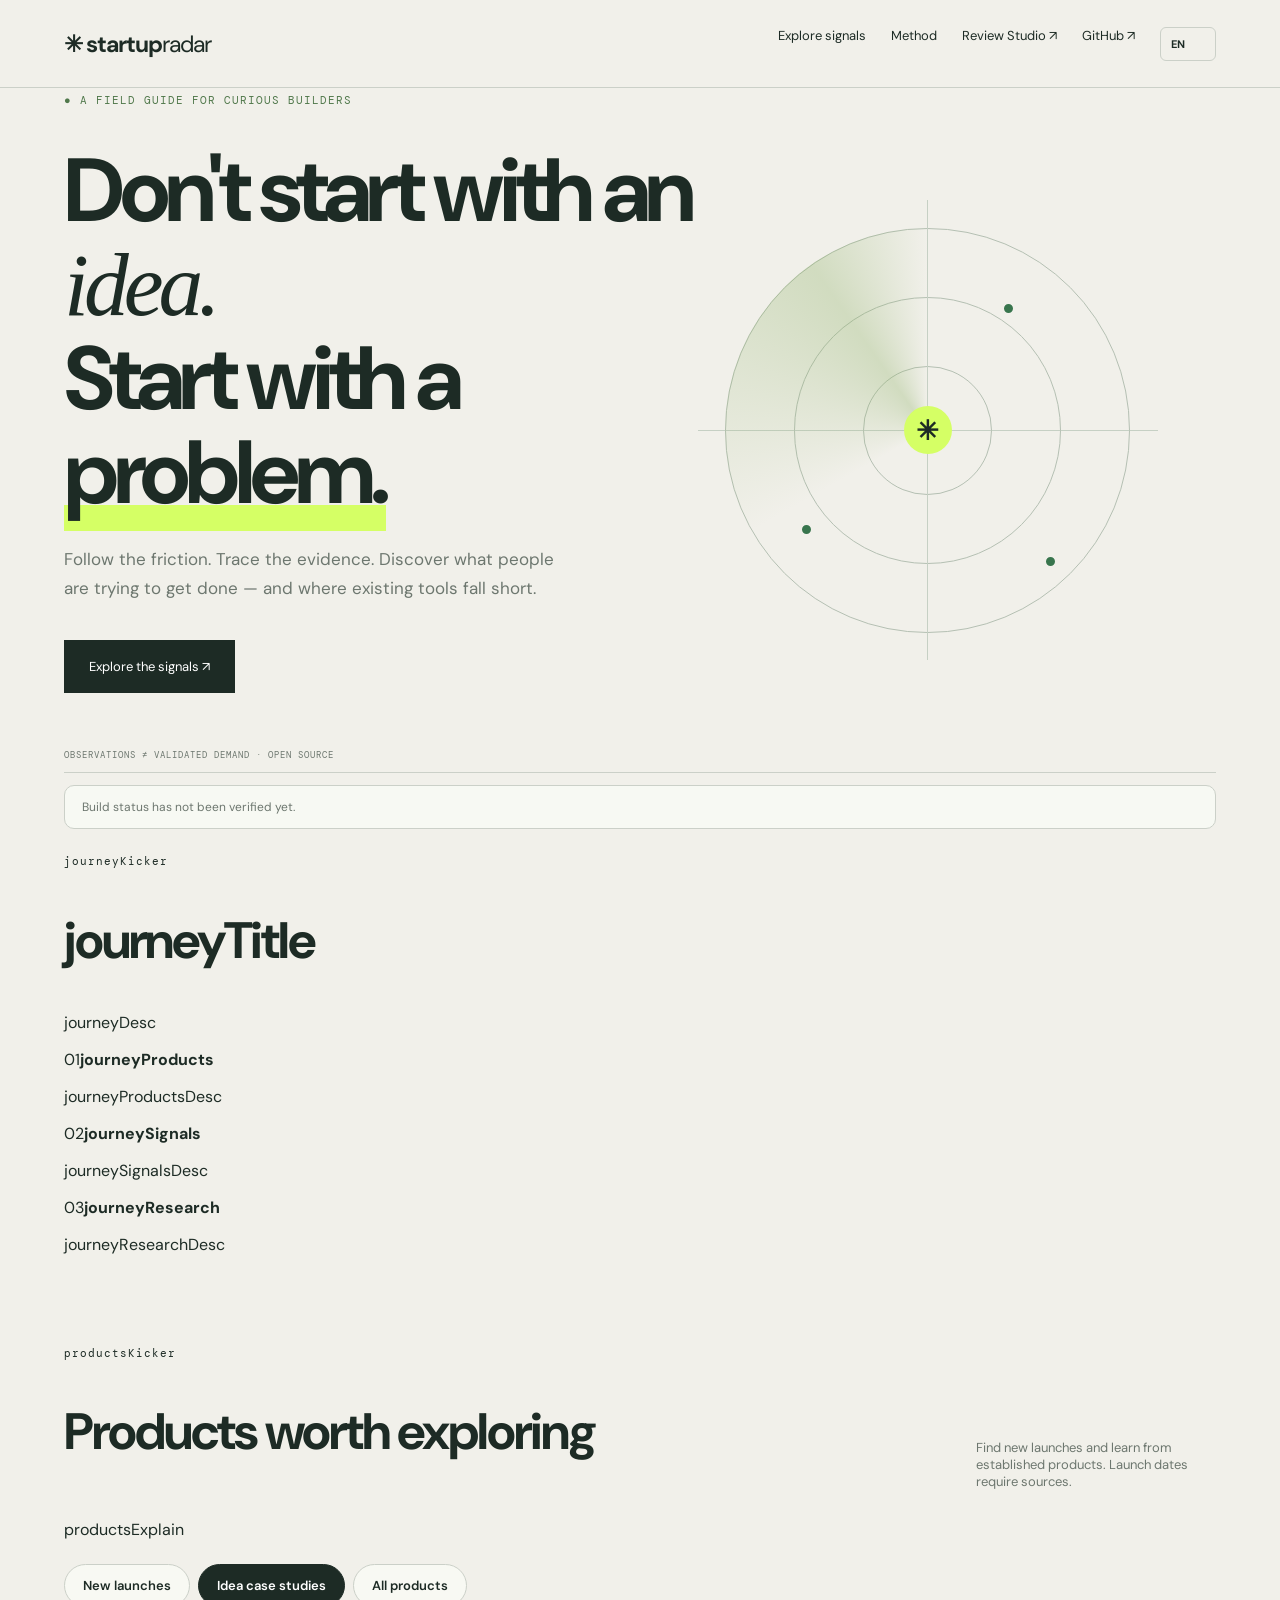
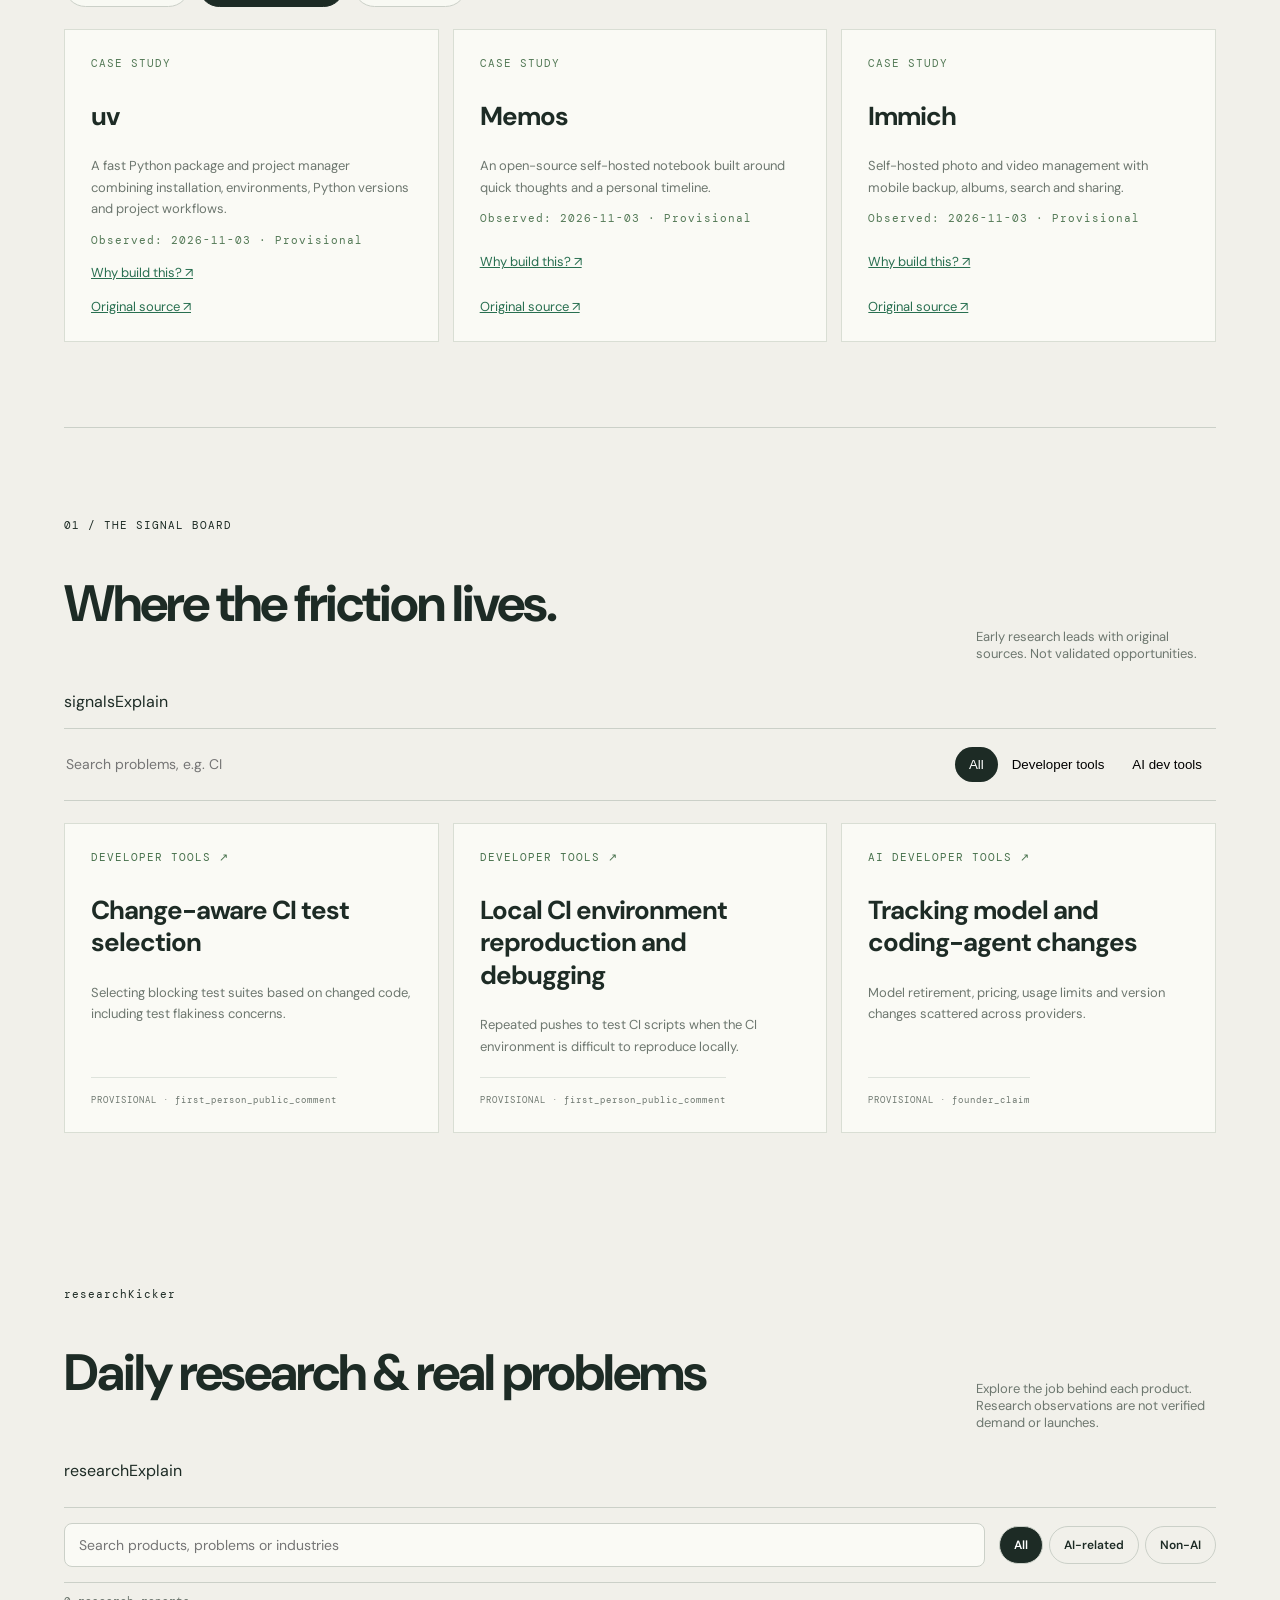
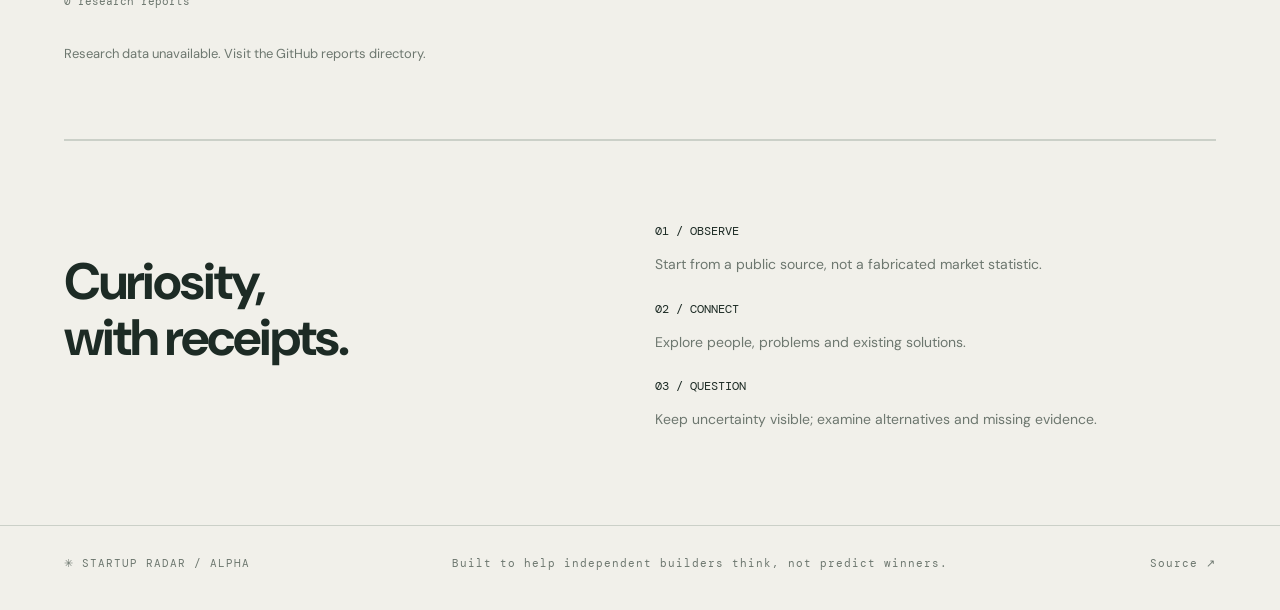
==== commit 899544a1: "design: replace abrupt 00/01 sections with guided product-problem-evidence journey" ====
--- a/web/index.html
+++ b/web/index.html
@@ -1 +1,5 @@
-<!doctype html><html lang="en"><meta charset="utf-8"><meta name="viewport" content="width=device-width,initial-scale=1"><meta name="description" content="Open-source startup opportunity discovery based on attributable public signals."><title>Startup Radar — Find the problems worth solving</title><link rel="stylesheet" href="style.css"><body><header><a class="logo" href="#">✳ startup<span>radar</span></a><nav><a data-i18n="navExplore" href="#signals">Explore signals</a><a data-i18n="navMethod" href="#method">Method</a><a href="./review.html">Review Studio ↗</a><a href="https://github.com/supplicant-snowstain/startup-product-radar">GitHub ↗</a><label class="language-control"><span class="sr-only">Language / 语言 / Langue</span><select id="language" aria-label="Language / 语言 / Langue"><option value="en">EN</option><option value="zh">中文</option><option value="fr">FR</option></select></label></nav></header><main><section class="hero"><div><small data-i18n="heroKicker">● A FIELD GUIDE FOR CURIOUS BUILDERS</small><h1 data-i18n-html="hero">Don't start<br>with an <i>idea.</i><br>Start with a <mark>problem.</mark></h1><p data-i18n="heroDesc">Follow the friction. Trace the evidence. Discover what people are trying to get done — and where existing tools fall short.</p><a class="cta" href="#signals" data-i18n="heroAction">Explore the signals ↗</a><p class="fine" data-i18n="heroFine">OBSERVATIONS ≠ VALIDATED DEMAND · OPEN SOURCE</p></div><div class="radar" aria-label="Decorative opportunity radar"><div class="orbit one"></div><div class="orbit two"></div><div class="orbit three"></div><div class="sweep"></div><b>✳</b><span class="dot a"></span><span class="dot b"></span><span class="dot c"></span></div></section><p id="site-freshness" class="site-freshness" aria-live="polite"></p><section id="daily-research" class="research-feed-section"><small>00 / DAILY RESEARCH</small><div class="section-title"><h2 id="research-title">Daily research</h2><p id="research-description">Observation dates are not launch dates.</p></div><div id="research-cards" class="research-feed-grid"></div><p id="research-status" role="status"></p></section><section id="products" class="products-section"><small>00 / PRODUCT DISCOVERY</small><div class="section-title"><h2>New products on the radar.</h2><p>Research observations, not a ranking or confirmed launch calendar.</p></div><div id="product-cards" class="cards"></div><p id="product-empty" class="product-empty">Product discovery feed is being prepared. No verified product records have been published yet.</p></section><section id="signals"><small data-i18n="boardKicker">01 / THE SIGNAL BOARD</small><div class="section-title"><h2 data-i18n="boardTitle">Where the friction lives.</h2><p data-i18n="boardDesc">Early research leads with original sources. Not validated opportunities.</p></div><div class="toolbar"><input data-i18n-placeholder="search" id="search" placeholder="Search problems, e.g. CI" aria-label="Search signals"><div><button class="selected" data-filter="All" data-i18n="all">All</button><button data-filter="Developer Tools" data-i18n="dev">Developer tools</button><button data-filter="AI Developer Tools" data-i18n="ai">AI dev tools</button></div></div><div id="cards" class="cards"></div><p id="empty" data-i18n="empty" hidden>No matching signals.</p></section><section id="method" class="method"><h2 data-i18n-html="methodTitle">Curiosity,<br>with receipts.</h2><div><h3>01 / OBSERVE</h3><p data-i18n="methodObserve">Start from a public source, not a fabricated market statistic.</p><h3>02 / CONNECT</h3><p data-i18n="methodConnect">Explore people, problems and existing solutions.</p><h3>03 / QUESTION</h3><p data-i18n="methodQuestion">Keep uncertainty visible; examine alternatives and missing evidence.</p></div></section></main><footer><span>✳ STARTUP RADAR / ALPHA</span><span data-i18n="footDesc">Built to help independent builders think, not predict winners.</span><a href="https://github.com/supplicant-snowstain/startup-product-radar" data-i18n="source">Source ↗</a></footer><dialog id="detail"><button id="close" aria-label="Close">×</button><div id="detail-content"></div></dialog><script src="i18n.js"></script><script src="app.js"></script><script src="products.js"></script><script src="freshness.js"></script><script src="research.js"></script></body></html>+<!doctype html><html lang="en"><meta charset="utf-8"><meta name="viewport" content="width=device-width,initial-scale=1"><meta name="description" content="Open-source startup opportunity discovery based on attributable public signals."><title>Startup Radar — Find the problems worth solving</title><link rel="stylesheet" href="style.css"><body><header><a class="logo" href="#">✳ startup<span>radar</span></a><nav><a data-i18n="navExplore" href="#products">Explore products</a><a data-i18n="navMethod" href="#method">Method</a><a href="./review.html">Review Studio ↗</a><a href="https://github.com/supplicant-snowstain/startup-product-radar">GitHub ↗</a><label class="language-control"><span class="sr-only">Language / 语言 / Langue</span><select id="language" aria-label="Language / 语言 / Langue"><option value="en">EN</option><option value="zh">中文</option><option value="fr">FR</option></select></label></nav></header><main><section class="hero"><div><small data-i18n="heroKicker">● A FIELD GUIDE FOR CURIOUS BUILDERS</small><h1 data-i18n-html="hero">Don't start<br>with an <i>idea.</i><br>Start with a <mark>problem.</mark></h1><p data-i18n="heroDesc">Follow the friction. Trace the evidence. Discover what people are trying to get done — and where existing tools fall short.</p><a class="cta" href="#products" data-i18n="heroAction">Explore the signals ↗</a><p class="fine" data-i18n="heroFine">OBSERVATIONS ≠ VALIDATED DEMAND · OPEN SOURCE</p></div><div class="radar" aria-label="Decorative opportunity radar"><div class="orbit one"></div><div class="orbit two"></div><div class="orbit three"></div><div class="sweep"></div><b>✳</b><span class="dot a"></span><span class="dot b"></span><span class="dot c"></span></div></section><p id="site-freshness" class="site-freshness" aria-live="polite"></p>
+<section class="journey-intro" aria-label="How to explore"><small data-i18n="journeyKicker">START HERE / YOUR EXPLORATION PATH</small><h2 data-i18n="journeyTitle">Three ways to discover what is worth building.</h2><p data-i18n="journeyDesc">Products are examples, problem signals are questions, and daily reports are the research trail. They are not interchangeable.</p><div class="journey-steps"><a href="#products"><span>01</span><strong data-i18n="journeyProducts">See the product</strong><p data-i18n="journeyProductsDesc">What does it do, and why might someone need it?</p></a><a href="#signals"><span>02</span><strong data-i18n="journeySignals">Explore the problem</strong><p data-i18n="journeySignalsDesc">Which friction might still be unsolved?</p></a><a href="#daily-research"><span>03</span><strong data-i18n="journeyResearch">Check the evidence</strong><p data-i18n="journeyResearchDesc">Where did the idea come from, and what remains uncertain?</p></a></div></section>
+<section id="products" class="products-section"><small data-i18n="productsKicker">01 / PRODUCT STORIES</small><div class="section-title"><h2>Products worth understanding.</h2><p>Learn the story behind an existing product.</p></div><p class="section-explainer" data-i18n="productsExplain">Start with an example. Each card answers: what is this product, what job might it help with, and where can I inspect the source?</p><div id="product-cards" class="cards"></div><p id="product-empty" class="product-empty">Product discovery feed is being prepared.</p></section>
+<section id="signals" class="signals-section"><small data-i18n="boardKicker">02 / THE PROBLEM BOARD</small><div class="section-title"><h2 data-i18n="boardTitle">Problems people are trying to solve.</h2><p data-i18n="boardDesc">Early signals, not proven business opportunities.</p></div><p class="section-explainer" data-i18n="signalsExplain">These cards are not product recommendations. Each is a possible user problem found in public material; open one to examine the source and unanswered questions.</p><div class="toolbar"><input data-i18n-placeholder="search" id="search" placeholder="Search problems" aria-label="Search signals"><div><button class="selected" data-filter="All" data-i18n="all">All</button><button data-filter="Developer Tools" data-i18n="dev">Developer tools</button><button data-filter="AI Developer Tools" data-i18n="ai">AI dev tools</button></div></div><div id="cards" class="cards"></div><p id="empty" data-i18n="empty" hidden>No matching signals.</p></section>
+<section id="daily-research" class="research-feed-section"><small data-i18n="researchKicker">03 / RESEARCH JOURNAL</small><div class="section-title"><h2 id="research-title">Daily research</h2><p id="research-description">Observation dates are not launch dates.</p></div><p class="section-explainer" data-i18n="researchExplain">Research reports are grouped by observation date. Open a product inside a report to understand its hypothesized user job, or read the original report to check the evidence.</p><div id="research-cards" class="research-feed-grid"></div><p id="research-status" role="status"></p></section><section id="method" class="method"><h2 data-i18n-html="methodTitle">Curiosity,<br>with receipts.</h2><div><h3>01 / OBSERVE</h3><p data-i18n="methodObserve">Start from a public source, not a fabricated market statistic.</p><h3>02 / CONNECT</h3><p data-i18n="methodConnect">Explore people, problems and existing solutions.</p><h3>03 / QUESTION</h3><p data-i18n="methodQuestion">Keep uncertainty visible; examine alternatives and missing evidence.</p></div></section></main><footer><span>✳ STARTUP RADAR / ALPHA</span><span data-i18n="footDesc">Built to help independent builders think, not predict winners.</span><a href="https://github.com/supplicant-snowstain/startup-product-radar" data-i18n="source">Source ↗</a></footer><dialog id="detail"><button id="close" aria-label="Close">×</button><div id="detail-content"></div></dialog><script src="i18n.js"></script><script src="app.js"></script><script src="products.js"></script><script src="freshness.js"></script><script src="research.js"></script></body></html>
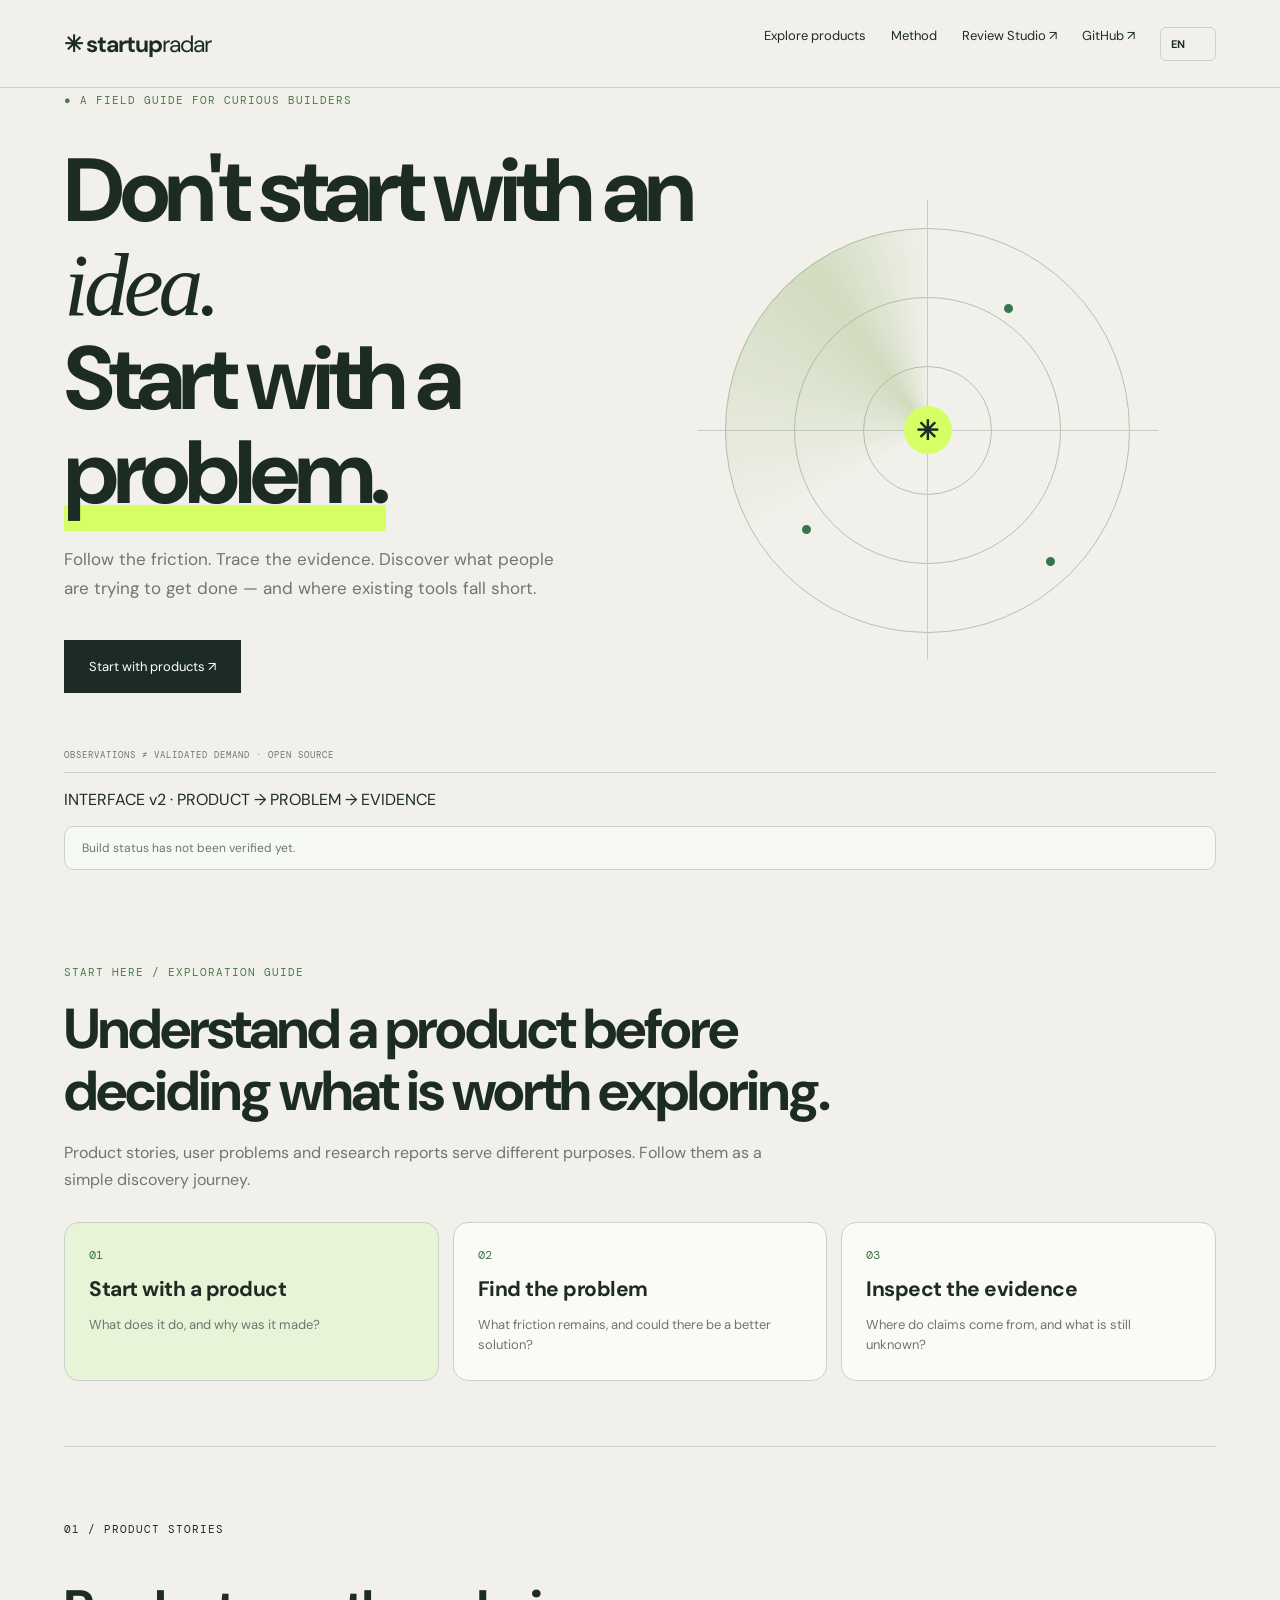
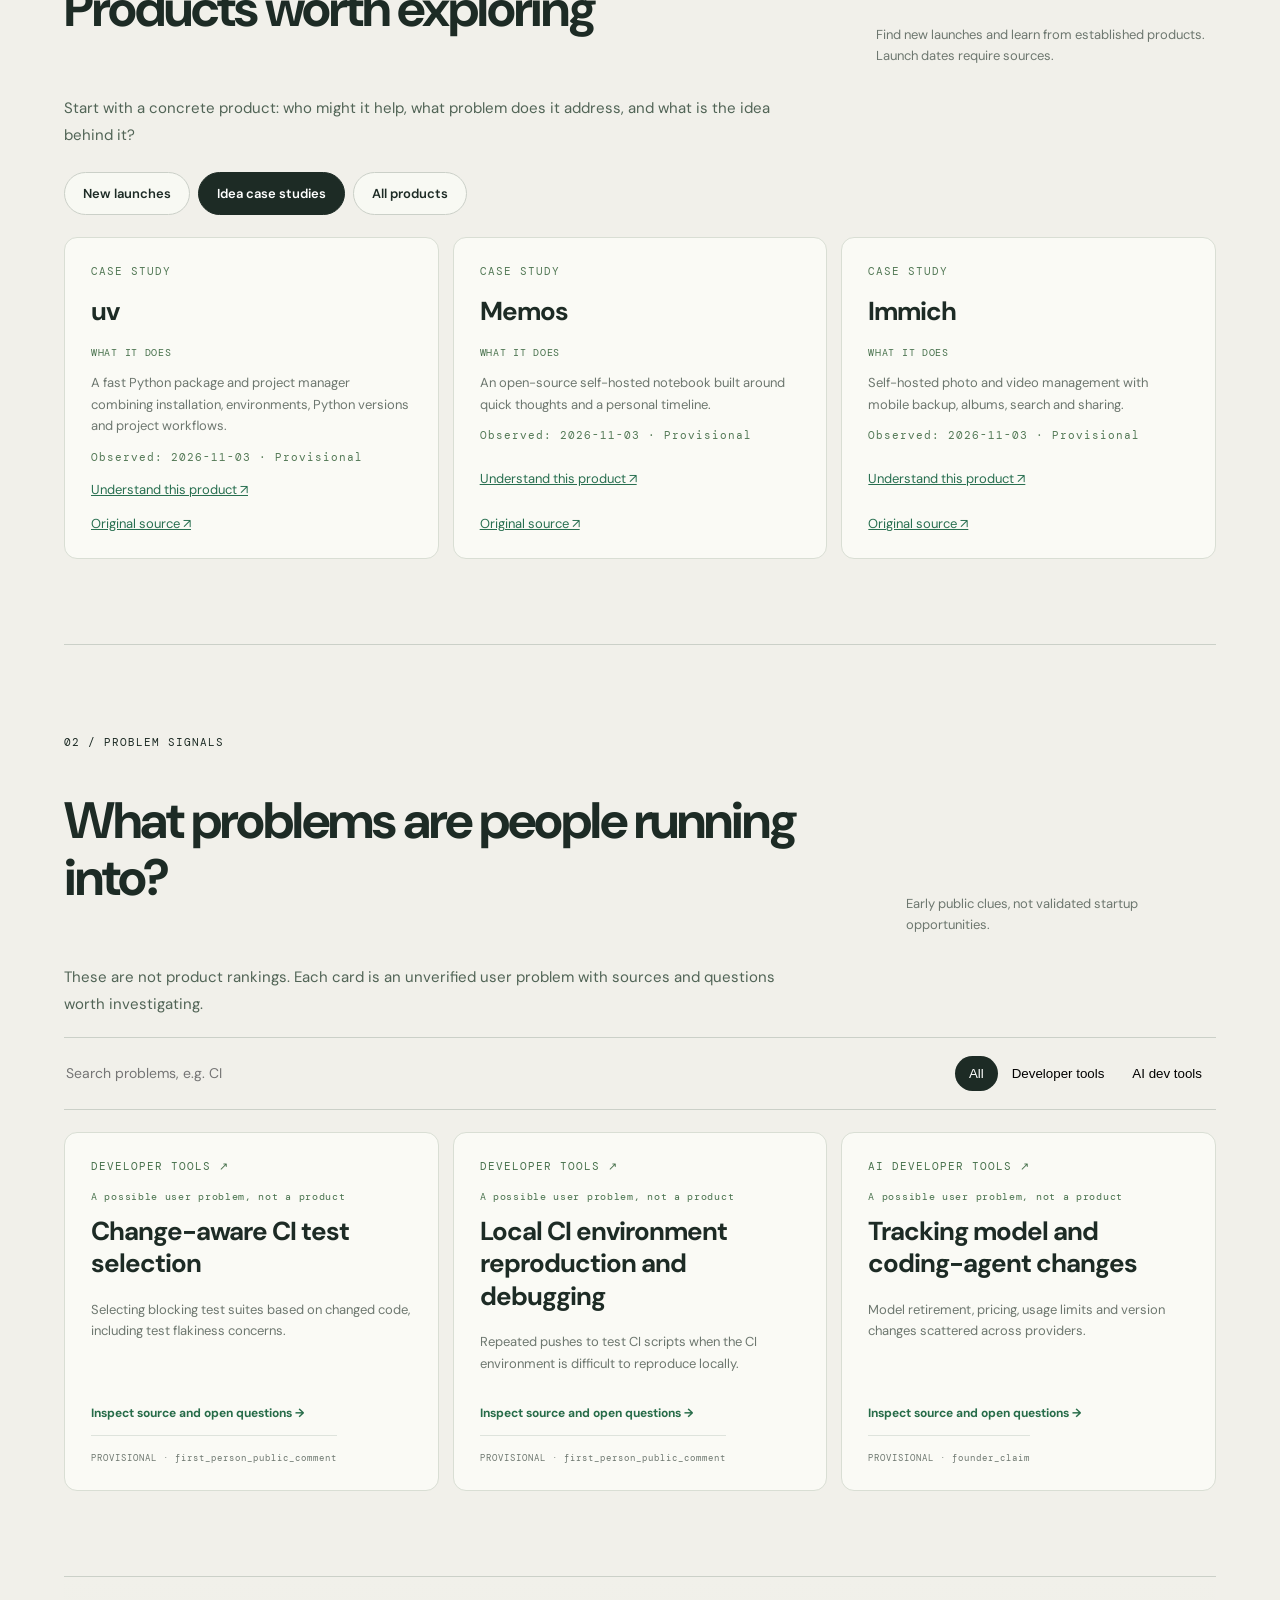
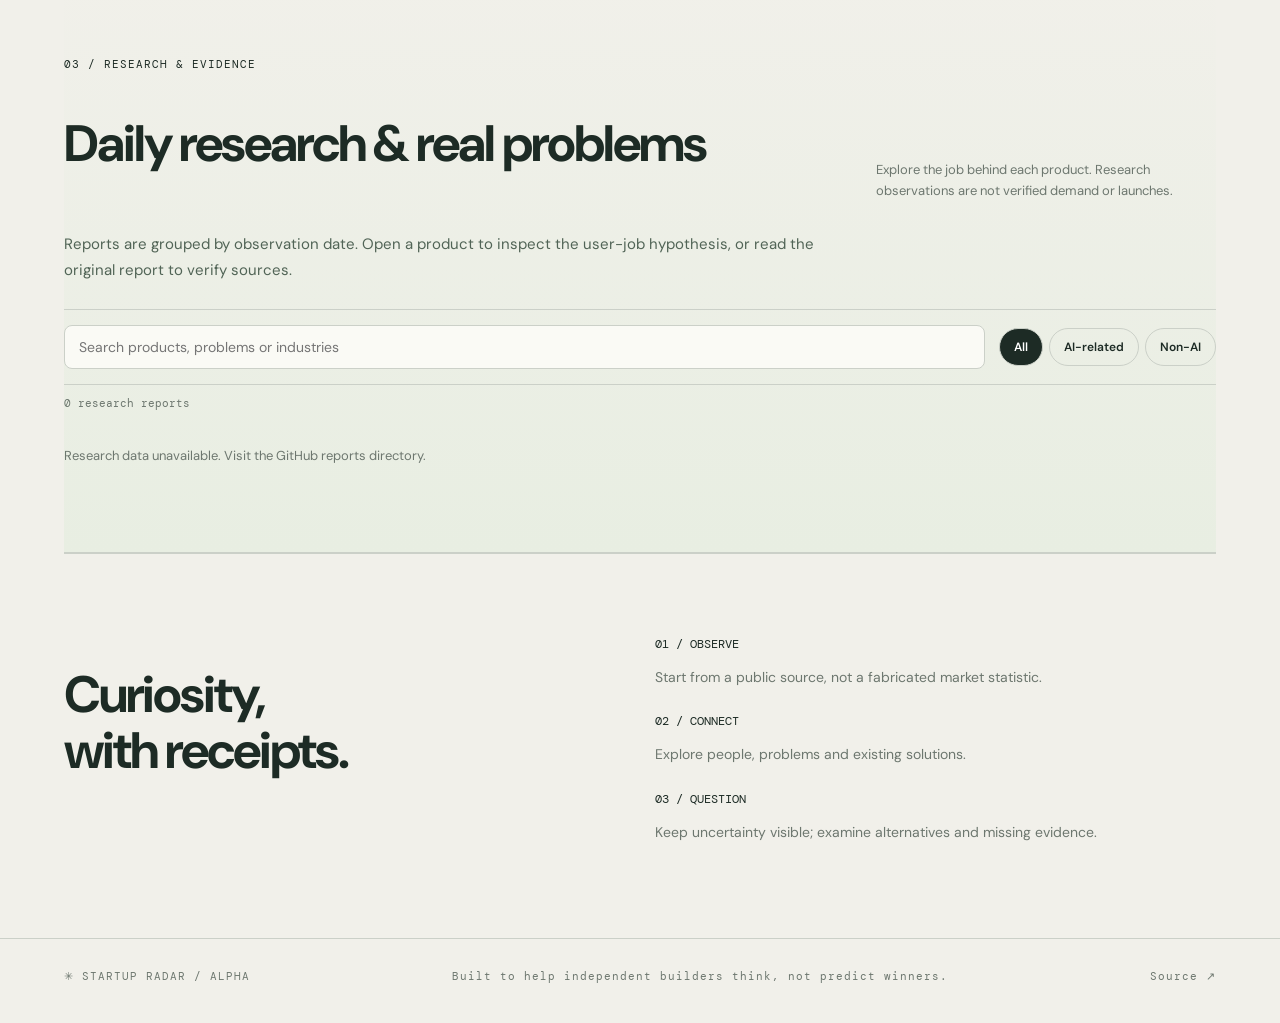
==== commit b3f36cbb: "fix: add visible interface version marker to diagnose stale Pages deployments" ====
--- a/web/index.html
+++ b/web/index.html
@@ -1,4 +1,4 @@
-<!doctype html><html lang="en"><meta charset="utf-8"><meta name="viewport" content="width=device-width,initial-scale=1"><meta name="description" content="Open-source startup opportunity discovery based on attributable public signals."><title>Startup Radar — Find the problems worth solving</title><link rel="stylesheet" href="style.css"><body><header><a class="logo" href="#">✳ startup<span>radar</span></a><nav><a data-i18n="navExplore" href="#products">Explore products</a><a data-i18n="navMethod" href="#method">Method</a><a href="./review.html">Review Studio ↗</a><a href="https://github.com/supplicant-snowstain/startup-product-radar">GitHub ↗</a><label class="language-control"><span class="sr-only">Language / 语言 / Langue</span><select id="language" aria-label="Language / 语言 / Langue"><option value="en">EN</option><option value="zh">中文</option><option value="fr">FR</option></select></label></nav></header><main><section class="hero"><div><small data-i18n="heroKicker">● A FIELD GUIDE FOR CURIOUS BUILDERS</small><h1 data-i18n-html="hero">Don't start<br>with an <i>idea.</i><br>Start with a <mark>problem.</mark></h1><p data-i18n="heroDesc">Follow the friction. Trace the evidence. Discover what people are trying to get done — and where existing tools fall short.</p><a class="cta" href="#products" data-i18n="heroAction">Explore the signals ↗</a><p class="fine" data-i18n="heroFine">OBSERVATIONS ≠ VALIDATED DEMAND · OPEN SOURCE</p></div><div class="radar" aria-label="Decorative opportunity radar"><div class="orbit one"></div><div class="orbit two"></div><div class="orbit three"></div><div class="sweep"></div><b>✳</b><span class="dot a"></span><span class="dot b"></span><span class="dot c"></span></div></section><p id="site-freshness" class="site-freshness" aria-live="polite"></p>
+<!doctype html><html lang="en"><meta charset="utf-8"><meta name="viewport" content="width=device-width,initial-scale=1"><meta name="description" content="Open-source startup opportunity discovery based on attributable public signals."><title>Startup Radar — Find the problems worth solving</title><link rel="stylesheet" href="style.css"><body><header><a class="logo" href="#">✳ startup<span>radar</span></a><nav><a data-i18n="navExplore" href="#products">Explore products</a><a data-i18n="navMethod" href="#method">Method</a><a href="./review.html">Review Studio ↗</a><a href="https://github.com/supplicant-snowstain/startup-product-radar">GitHub ↗</a><label class="language-control"><span class="sr-only">Language / 语言 / Langue</span><select id="language" aria-label="Language / 语言 / Langue"><option value="en">EN</option><option value="zh">中文</option><option value="fr">FR</option></select></label></nav></header><main><section class="hero"><div><small data-i18n="heroKicker">● A FIELD GUIDE FOR CURIOUS BUILDERS</small><h1 data-i18n-html="hero">Don't start<br>with an <i>idea.</i><br>Start with a <mark>problem.</mark></h1><p data-i18n="heroDesc">Follow the friction. Trace the evidence. Discover what people are trying to get done — and where existing tools fall short.</p><a class="cta" href="#products" data-i18n="heroAction">Explore the signals ↗</a><p class="fine" data-i18n="heroFine">OBSERVATIONS ≠ VALIDATED DEMAND · OPEN SOURCE</p></div><div class="radar" aria-label="Decorative opportunity radar"><div class="orbit one"></div><div class="orbit two"></div><div class="orbit three"></div><div class="sweep"></div><b>✳</b><span class="dot a"></span><span class="dot b"></span><span class="dot c"></span></div></section><p class="site-build-marker" aria-label="Site interface version">INTERFACE v2 · PRODUCT → PROBLEM → EVIDENCE</p><p id="site-freshness" class="site-freshness" aria-live="polite"></p>
 <section class="journey-intro" aria-label="How to explore"><small data-i18n="journeyKicker">START HERE / YOUR EXPLORATION PATH</small><h2 data-i18n="journeyTitle">Three ways to discover what is worth building.</h2><p data-i18n="journeyDesc">Products are examples, problem signals are questions, and daily reports are the research trail. They are not interchangeable.</p><div class="journey-steps"><a href="#products"><span>01</span><strong data-i18n="journeyProducts">See the product</strong><p data-i18n="journeyProductsDesc">What does it do, and why might someone need it?</p></a><a href="#signals"><span>02</span><strong data-i18n="journeySignals">Explore the problem</strong><p data-i18n="journeySignalsDesc">Which friction might still be unsolved?</p></a><a href="#daily-research"><span>03</span><strong data-i18n="journeyResearch">Check the evidence</strong><p data-i18n="journeyResearchDesc">Where did the idea come from, and what remains uncertain?</p></a></div></section>
 <section id="products" class="products-section"><small data-i18n="productsKicker">01 / PRODUCT STORIES</small><div class="section-title"><h2>Products worth understanding.</h2><p>Learn the story behind an existing product.</p></div><p class="section-explainer" data-i18n="productsExplain">Start with an example. Each card answers: what is this product, what job might it help with, and where can I inspect the source?</p><div id="product-cards" class="cards"></div><p id="product-empty" class="product-empty">Product discovery feed is being prepared.</p></section>
 <section id="signals" class="signals-section"><small data-i18n="boardKicker">02 / THE PROBLEM BOARD</small><div class="section-title"><h2 data-i18n="boardTitle">Problems people are trying to solve.</h2><p data-i18n="boardDesc">Early signals, not proven business opportunities.</p></div><p class="section-explainer" data-i18n="signalsExplain">These cards are not product recommendations. Each is a possible user problem found in public material; open one to examine the source and unanswered questions.</p><div class="toolbar"><input data-i18n-placeholder="search" id="search" placeholder="Search problems" aria-label="Search signals"><div><button class="selected" data-filter="All" data-i18n="all">All</button><button data-filter="Developer Tools" data-i18n="dev">Developer tools</button><button data-filter="AI Developer Tools" data-i18n="ai">AI dev tools</button></div></div><div id="cards" class="cards"></div><p id="empty" data-i18n="empty" hidden>No matching signals.</p></section>
--- a/web/style.css
+++ b/web/style.css
@@ -60,3 +60,9 @@
 #research-detail .research-section p,#research-detail .research-aside p{line-height:1.75}
 #research-detail .related-list a{overflow-wrap:anywhere}
 #research-error:not([hidden]){margin:30px 0;padding:24px;border:1px solid var(--line);background:#fafaf5}
+
+/* Guided discovery: each section has a distinct editorial purpose. */
+.journey-intro{padding:70px 0 65px;border-bottom:1px solid var(--line)}.journey-intro>small{color:#467c4e}.journey-intro>h2{max-width:850px;margin:17px 0;font-size:clamp(34px,4.4vw,62px)}.journey-intro>p{max-width:720px;color:var(--muted);font-size:16px;line-height:1.7}.journey-steps{display:grid;grid-template-columns:repeat(3,minmax(0,1fr));gap:14px;margin-top:28px}.journey-steps a{display:flex;flex-direction:column;gap:12px;border:1px solid var(--line);border-radius:15px;padding:24px;background:#fafbf5;transition:transform .2s,border-color .2s}.journey-steps a:first-child{background:#e7f4d7}.journey-steps a:hover,.journey-steps a:focus-visible{transform:translateY(-3px);border-color:#54895d}.journey-steps span{font:12px 'DM Mono',monospace;color:#42754b}.journey-steps strong{font-size:21px;letter-spacing:-.5px}.journey-steps p{margin:0;font-size:13px;color:var(--muted);line-height:1.6}.section-explainer{max-width:750px;margin:16px 0 20px;font-size:15px;line-height:1.75;color:#516456}.signals-section{padding:70px 0 80px;border-bottom:1px solid var(--line)}.signals-section .card{border-radius:13px;min-height:280px}.products-section .product-card{border-radius:13px;min-height:270px;cursor:default}.card-eyebrow{font:10px 'DM Mono',monospace;color:#47714c;letter-spacing:.7px;margin-top:17px}.signals-section .card h3{margin:12px 0 6px}.product-card h3{margin:17px 0 4px}.product-card .card-eyebrow{margin-top:15px}.card-action{font-size:12px;font-weight:700;color:#276c49;margin-top:auto;padding-top:18px}.signals-section .card footer{margin-top:14px}.research-feed-section{background:linear-gradient(180deg,transparent,#e8eee2);padding:75px 0}.research-card{border-radius:13px}.section-title p{max-width:340px;line-height:1.6}.journey-steps a:focus-visible,.signals-section .card:focus-visible{outline:2px solid #438b57;outline-offset:3px}@media(max-width:750px){.journey-steps{grid-template-columns:1fr}.journey-intro{padding:45px 0}.signals-section,.research-feed-section{padding:50px 0}.section-title{display:block}.journey-steps a{padding:20px}}
+
+/* Explicit hierarchy for the report cards and scannable user-job summaries. */
+.research-report-intro{font-size:13px!important;color:#3e6850!important;font-weight:600}.research-product{border-left:3px solid #a1c87a;padding:17px;background:#f7f9f2}.research-product-title{font-size:17px!important}.research-job{font-size:14px!important;color:#354c3c!important;line-height:1.65!important}.research-item-action{font-size:12px;font-weight:700;color:#28744c}.research-evidence{margin-top:auto!important}.research-card>small{font-size:10px}.research-card>h3{font-size:22px}.research-card{gap:16px}
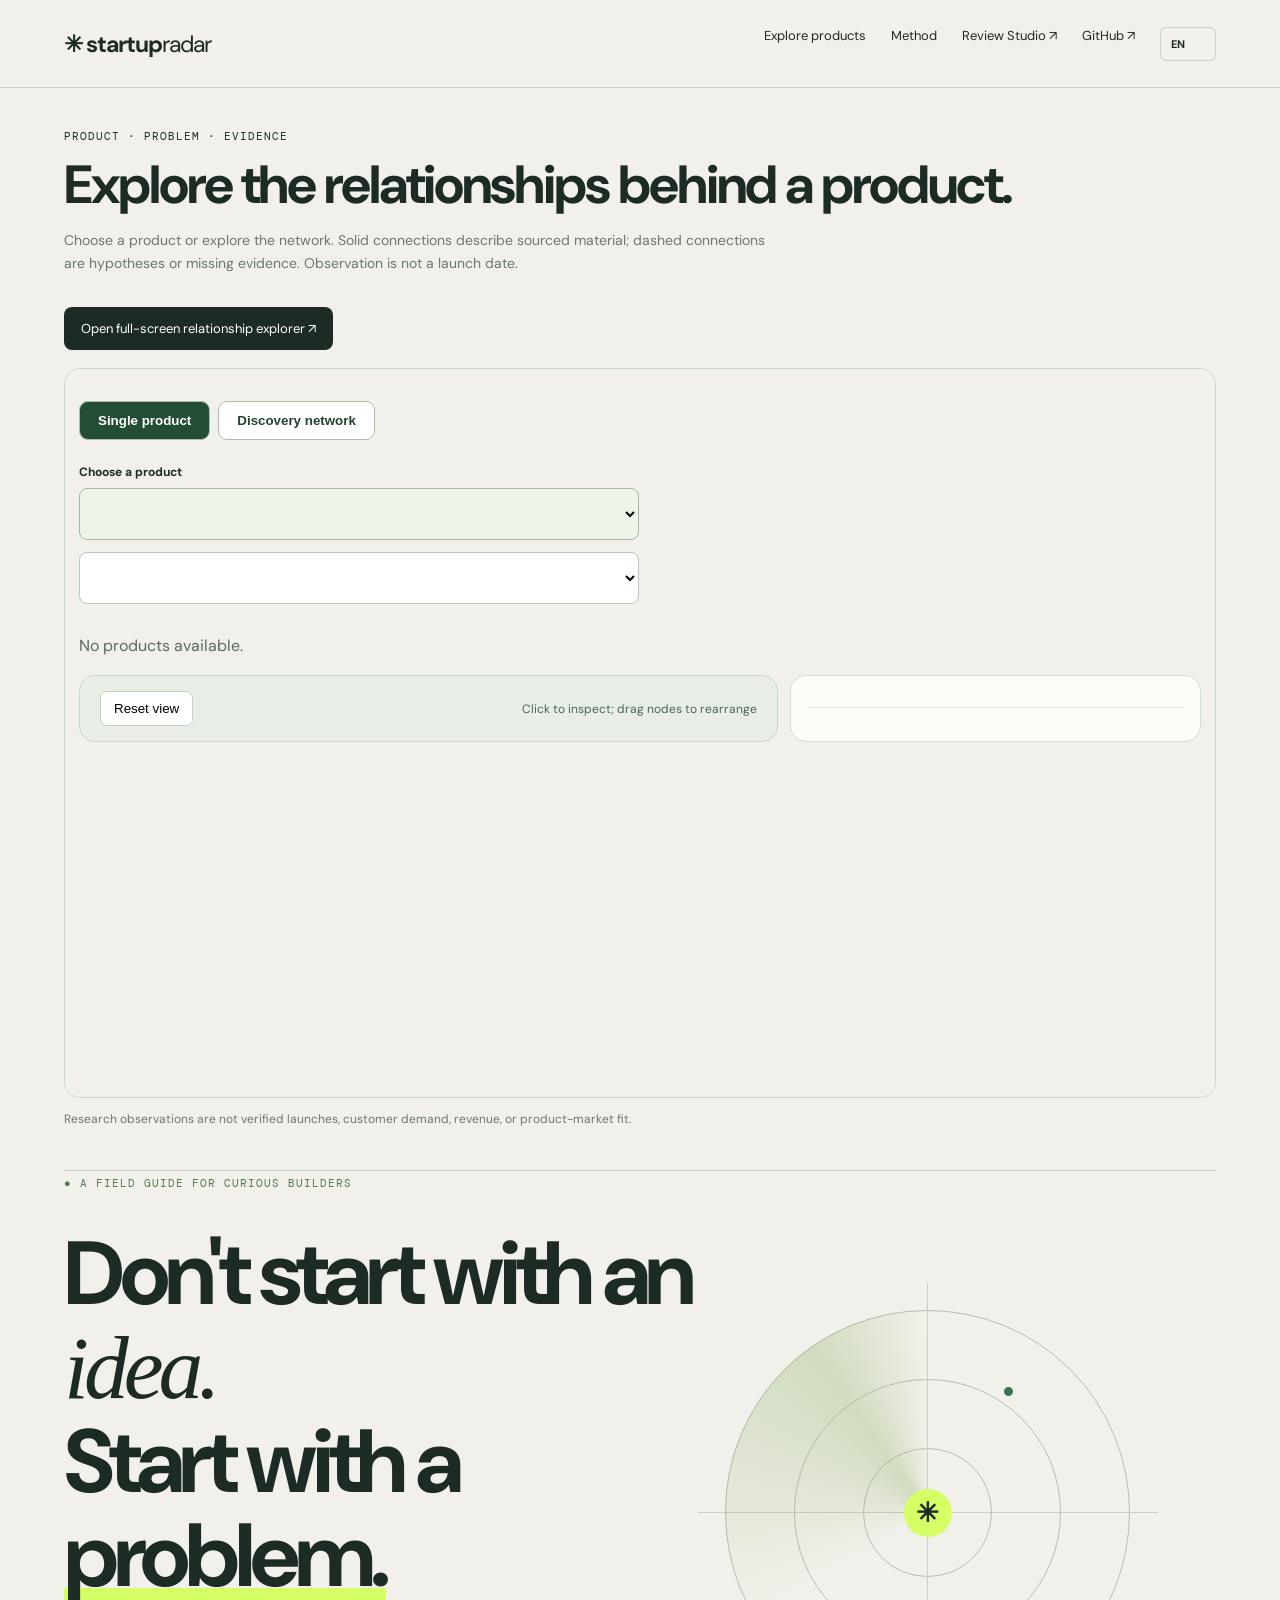
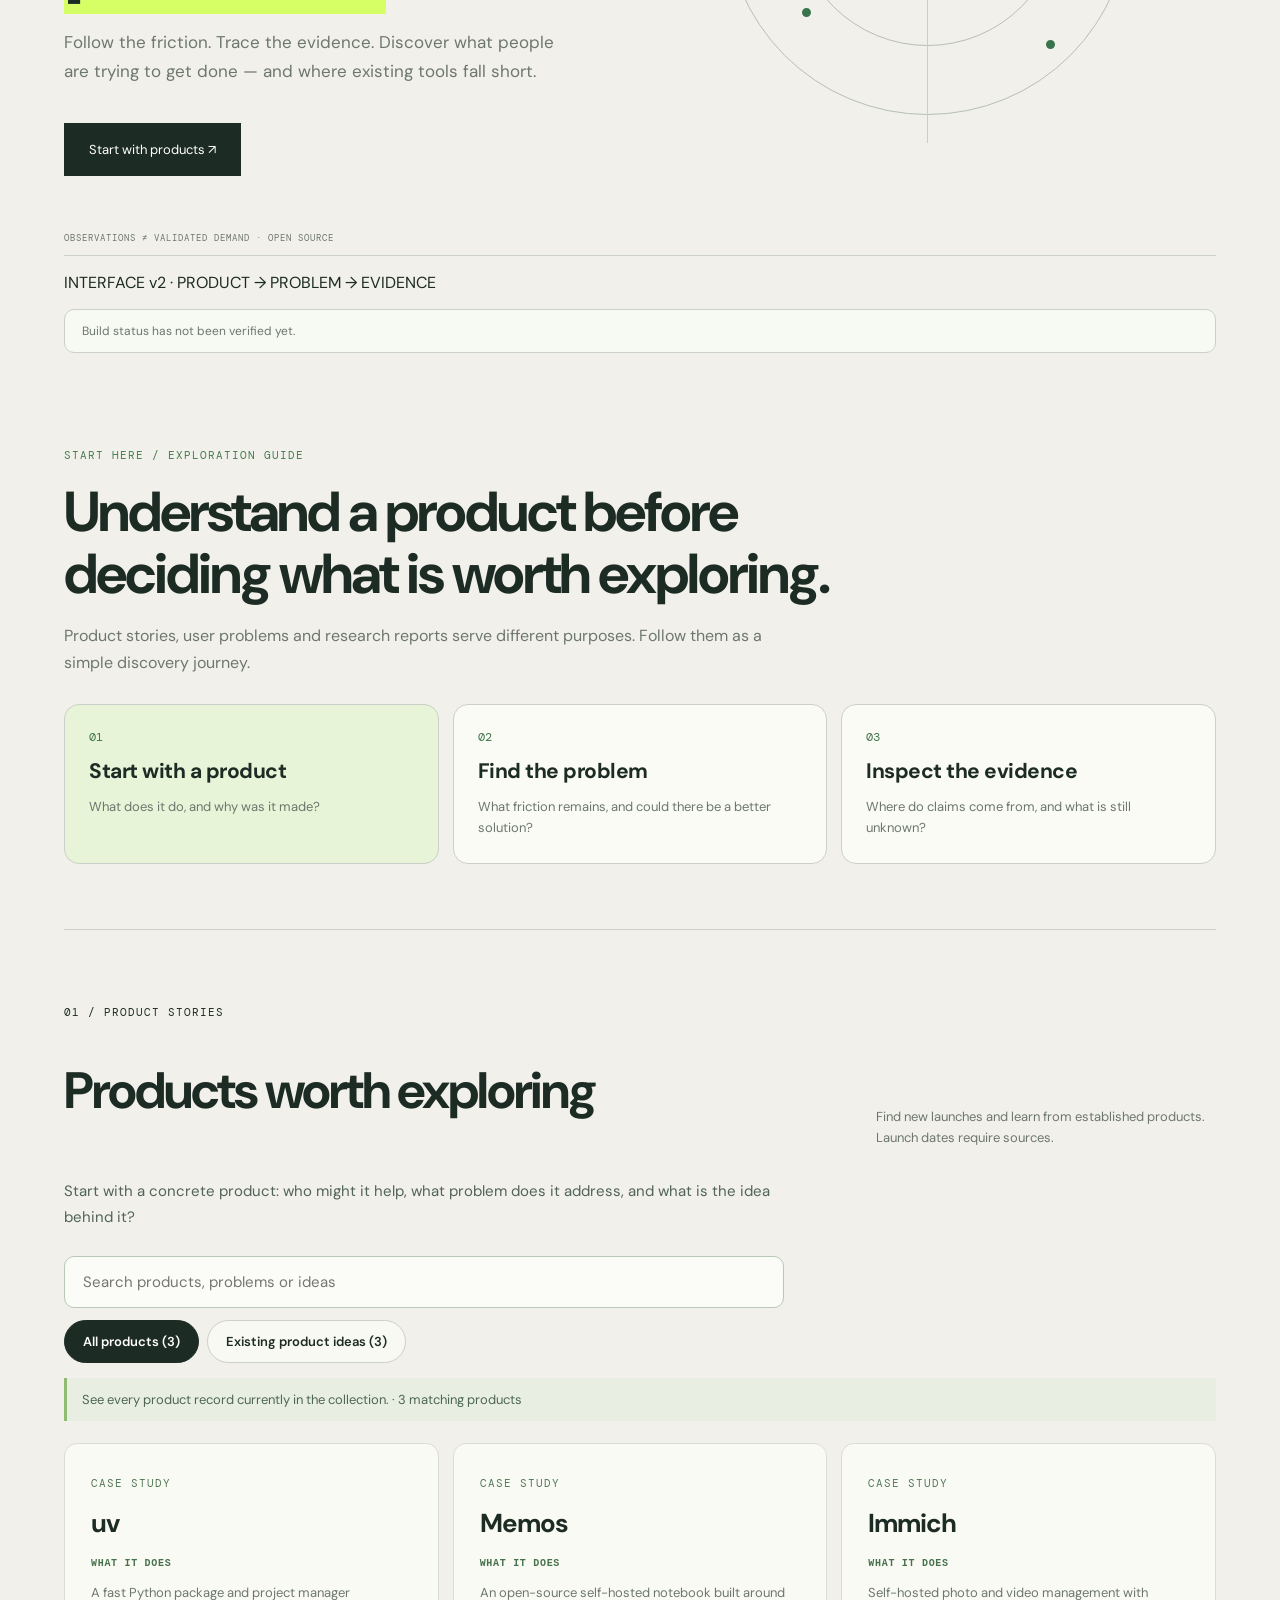
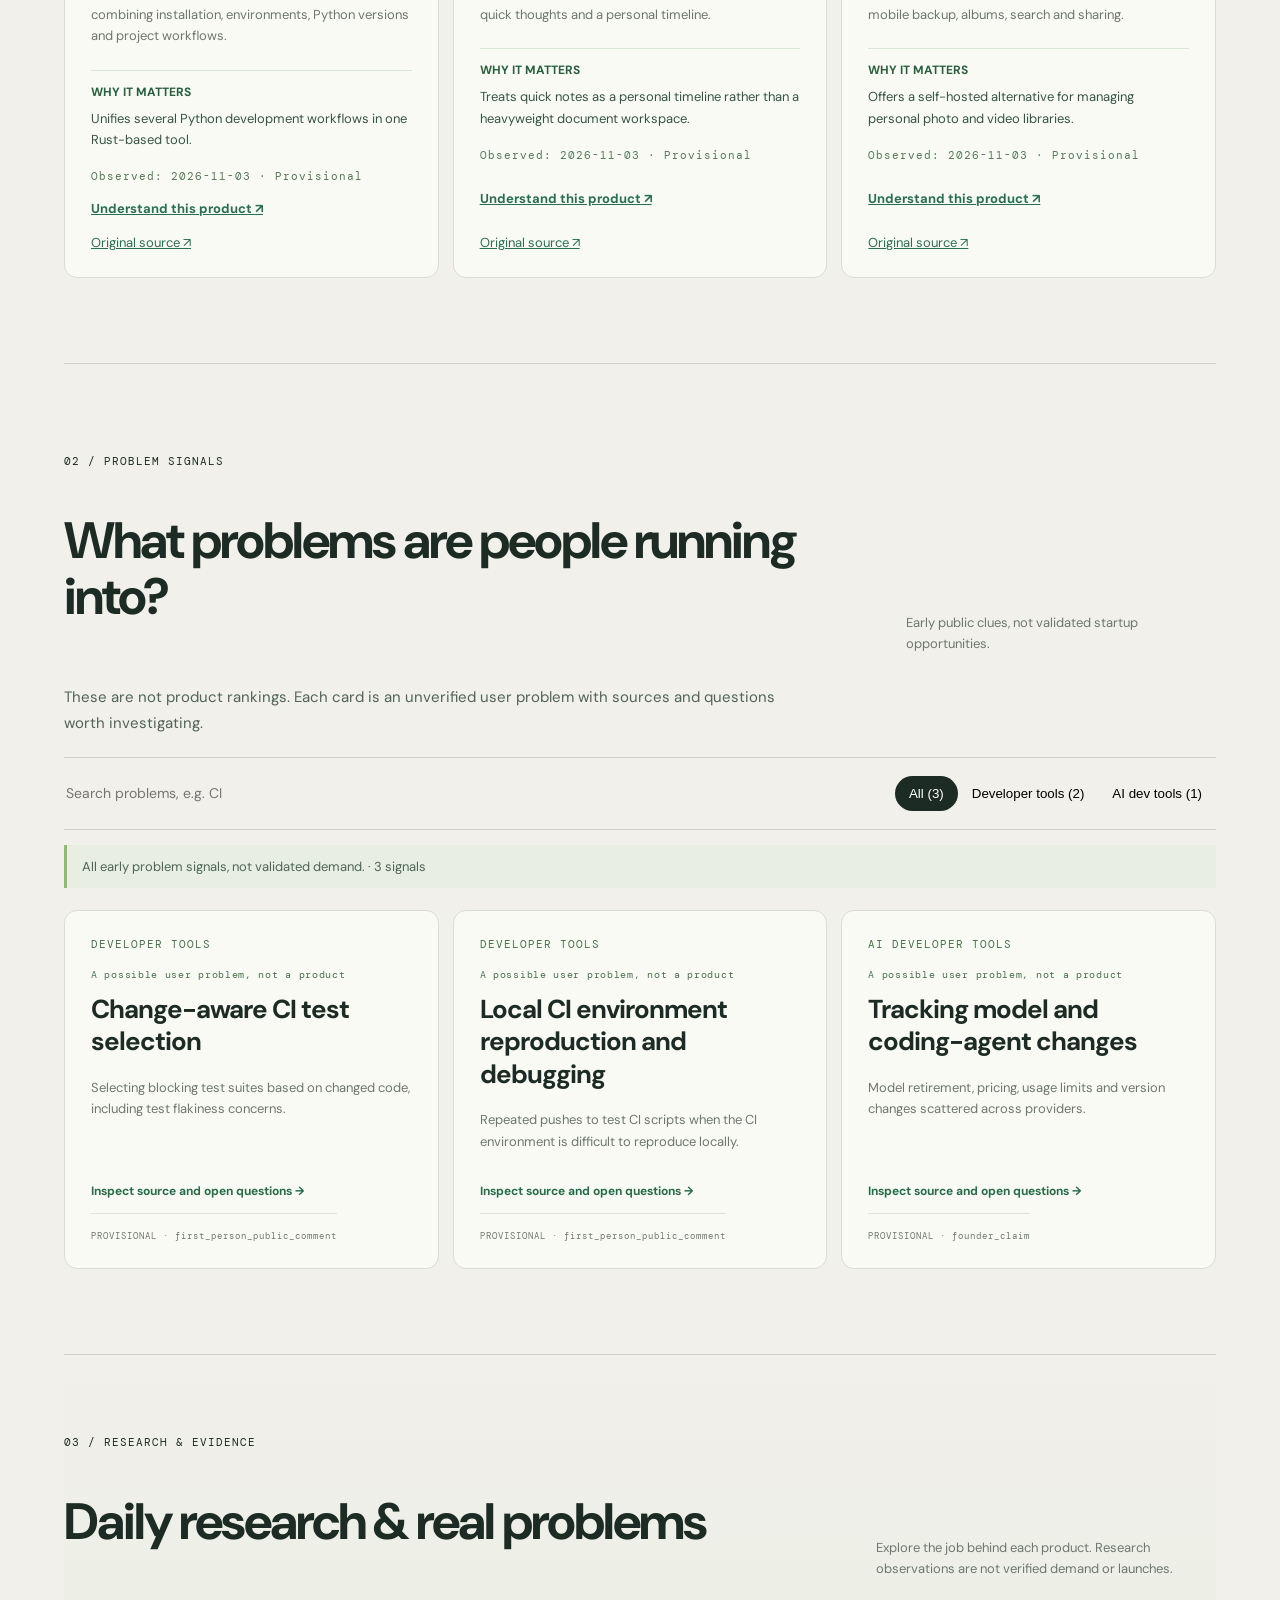
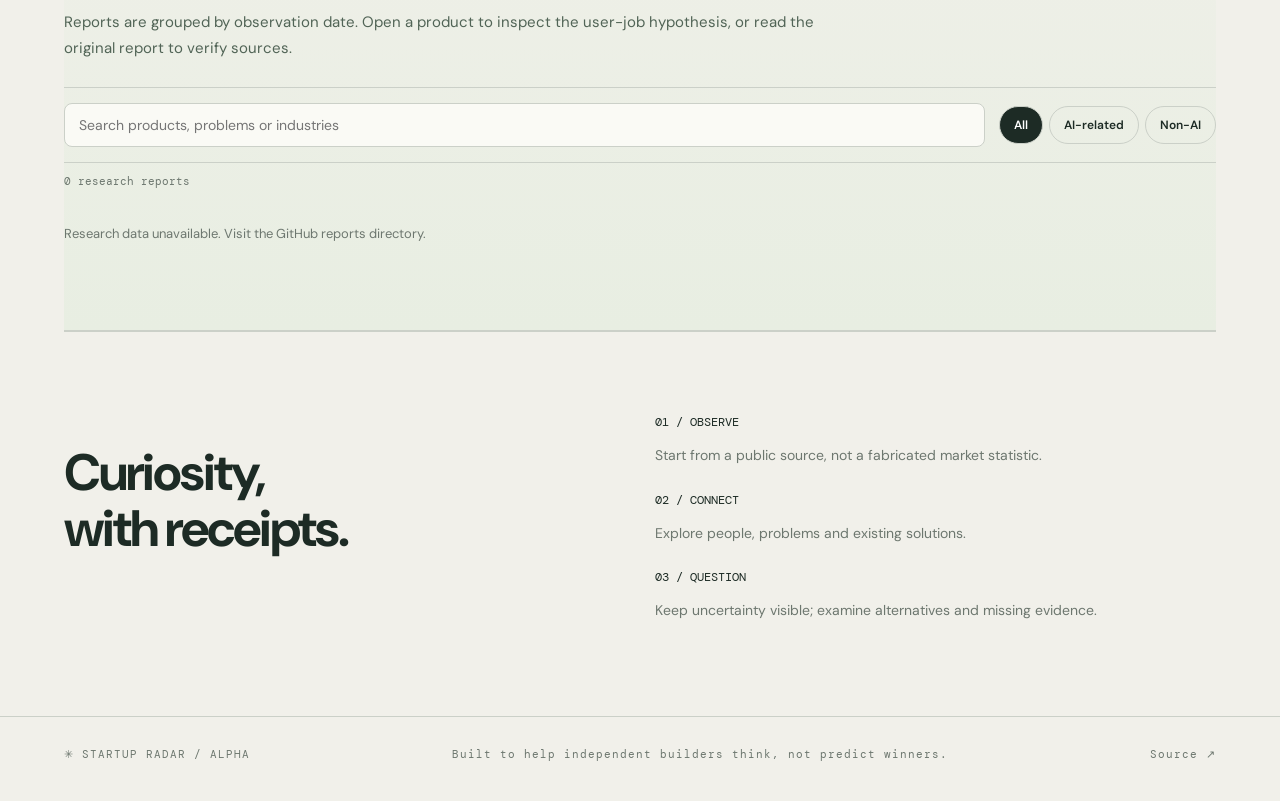
==== commit 807738cb: "feat(network): make evidence-aware interactive network the homepage entry point" ====
--- a/web/index.html
+++ b/web/index.html
@@ -1,5 +1,5 @@
-<!doctype html><html lang="en"><meta charset="utf-8"><meta name="viewport" content="width=device-width,initial-scale=1"><meta name="description" content="Open-source startup opportunity discovery based on attributable public signals."><title>Startup Radar — Find the problems worth solving</title><link rel="stylesheet" href="style.css"><body><header><a class="logo" href="#">✳ startup<span>radar</span></a><nav><a data-i18n="navExplore" href="#products">Explore products</a><a data-i18n="navMethod" href="#method">Method</a><a href="./review.html">Review Studio ↗</a><a href="https://github.com/supplicant-snowstain/startup-product-radar">GitHub ↗</a><label class="language-control"><span class="sr-only">Language / 语言 / Langue</span><select id="language" aria-label="Language / 语言 / Langue"><option value="en">EN</option><option value="zh">中文</option><option value="fr">FR</option></select></label></nav></header><main><section class="hero"><div><small data-i18n="heroKicker">● A FIELD GUIDE FOR CURIOUS BUILDERS</small><h1 data-i18n-html="hero">Don't start<br>with an <i>idea.</i><br>Start with a <mark>problem.</mark></h1><p data-i18n="heroDesc">Follow the friction. Trace the evidence. Discover what people are trying to get done — and where existing tools fall short.</p><a class="cta" href="#products" data-i18n="heroAction">Explore the signals ↗</a><p class="fine" data-i18n="heroFine">OBSERVATIONS ≠ VALIDATED DEMAND · OPEN SOURCE</p></div><div class="radar" aria-label="Decorative opportunity radar"><div class="orbit one"></div><div class="orbit two"></div><div class="orbit three"></div><div class="sweep"></div><b>✳</b><span class="dot a"></span><span class="dot b"></span><span class="dot c"></span></div></section><p class="site-build-marker" aria-label="Site interface version">INTERFACE v2 · PRODUCT → PROBLEM → EVIDENCE</p><p id="site-freshness" class="site-freshness" aria-live="polite"></p>
+<!doctype html><html lang="en"><meta charset="utf-8"><meta name="viewport" content="width=device-width,initial-scale=1"><meta name="description" content="Open-source startup opportunity discovery based on attributable public signals."><title>Startup Radar — Find the problems worth solving</title><link rel="stylesheet" href="style.css"><link rel="stylesheet" href="network-home.css"><body><header><a class="logo" href="#">✳ startup<span>radar</span></a><nav><a data-i18n="navExplore" href="#products">Explore products</a><a data-i18n="navMethod" href="#method">Method</a><a href="./review.html">Review Studio ↗</a><a href="https://github.com/supplicant-snowstain/startup-product-radar">GitHub ↗</a><label class="language-control"><span class="sr-only">Language / 语言 / Langue</span><select id="language" aria-label="Language / 语言 / Langue"><option value="en">EN</option><option value="zh">中文</option><option value="fr">FR</option></select></label></nav></header><main><section class="network-home" id="network"><div class="network-home-heading"><div><small>PRODUCT · PROBLEM · EVIDENCE</small><h1 id="network-home-title">Explore the relationships behind a product.</h1><p id="network-home-desc">Explore sourced connections and distinguish evidence from hypotheses.</p></div><a id="network-home-link" href="./graph.html">Open full-screen relationship explorer ↗</a></div><iframe id="network-preview" class="network-home-frame" src="./graph.html?embed=1" title="Interactive startup product research network" loading="eager"></iframe><p class="network-home-note">Research observations are not verified launches, customer demand, revenue, or product-market fit.</p></section><section class="hero"><div><small data-i18n="heroKicker">● A FIELD GUIDE FOR CURIOUS BUILDERS</small><h1 data-i18n-html="hero">Don't start<br>with an <i>idea.</i><br>Start with a <mark>problem.</mark></h1><p data-i18n="heroDesc">Follow the friction. Trace the evidence. Discover what people are trying to get done — and where existing tools fall short.</p><a class="cta" href="#products" data-i18n="heroAction">Explore the signals ↗</a><p class="fine" data-i18n="heroFine">OBSERVATIONS ≠ VALIDATED DEMAND · OPEN SOURCE</p></div><div class="radar" aria-label="Decorative opportunity radar"><div class="orbit one"></div><div class="orbit two"></div><div class="orbit three"></div><div class="sweep"></div><b>✳</b><span class="dot a"></span><span class="dot b"></span><span class="dot c"></span></div></section><p class="site-build-marker" aria-label="Site interface version">INTERFACE v2 · PRODUCT → PROBLEM → EVIDENCE</p><p id="site-freshness" class="site-freshness" aria-live="polite"></p>
 <section class="journey-intro" aria-label="How to explore"><small data-i18n="journeyKicker">START HERE / YOUR EXPLORATION PATH</small><h2 data-i18n="journeyTitle">Three ways to discover what is worth building.</h2><p data-i18n="journeyDesc">Products are examples, problem signals are questions, and daily reports are the research trail. They are not interchangeable.</p><div class="journey-steps"><a href="#products"><span>01</span><strong data-i18n="journeyProducts">See the product</strong><p data-i18n="journeyProductsDesc">What does it do, and why might someone need it?</p></a><a href="#signals"><span>02</span><strong data-i18n="journeySignals">Explore the problem</strong><p data-i18n="journeySignalsDesc">Which friction might still be unsolved?</p></a><a href="#daily-research"><span>03</span><strong data-i18n="journeyResearch">Check the evidence</strong><p data-i18n="journeyResearchDesc">Where did the idea come from, and what remains uncertain?</p></a></div></section>
 <section id="products" class="products-section"><small data-i18n="productsKicker">01 / PRODUCT STORIES</small><div class="section-title"><h2>Products worth understanding.</h2><p>Learn the story behind an existing product.</p></div><p class="section-explainer" data-i18n="productsExplain">Start with an example. Each card answers: what is this product, what job might it help with, and where can I inspect the source?</p><div id="product-cards" class="cards"></div><p id="product-empty" class="product-empty">Product discovery feed is being prepared.</p></section>
 <section id="signals" class="signals-section"><small data-i18n="boardKicker">02 / THE PROBLEM BOARD</small><div class="section-title"><h2 data-i18n="boardTitle">Problems people are trying to solve.</h2><p data-i18n="boardDesc">Early signals, not proven business opportunities.</p></div><p class="section-explainer" data-i18n="signalsExplain">These cards are not product recommendations. Each is a possible user problem found in public material; open one to examine the source and unanswered questions.</p><div class="toolbar"><input data-i18n-placeholder="search" id="search" placeholder="Search problems" aria-label="Search signals"><div><button class="selected" data-filter="All" data-i18n="all">All</button><button data-filter="Developer Tools" data-i18n="dev">Developer tools</button><button data-filter="AI Developer Tools" data-i18n="ai">AI dev tools</button></div></div><div id="cards" class="cards"></div><p id="empty" data-i18n="empty" hidden>No matching signals.</p></section>
-<section id="daily-research" class="research-feed-section"><small data-i18n="researchKicker">03 / RESEARCH JOURNAL</small><div class="section-title"><h2 id="research-title">Daily research</h2><p id="research-description">Observation dates are not launch dates.</p></div><p class="section-explainer" data-i18n="researchExplain">Research reports are grouped by observation date. Open a product inside a report to understand its hypothesized user job, or read the original report to check the evidence.</p><div id="research-cards" class="research-feed-grid"></div><p id="research-status" role="status"></p></section><section id="method" class="method"><h2 data-i18n-html="methodTitle">Curiosity,<br>with receipts.</h2><div><h3>01 / OBSERVE</h3><p data-i18n="methodObserve">Start from a public source, not a fabricated market statistic.</p><h3>02 / CONNECT</h3><p data-i18n="methodConnect">Explore people, problems and existing solutions.</p><h3>03 / QUESTION</h3><p data-i18n="methodQuestion">Keep uncertainty visible; examine alternatives and missing evidence.</p></div></section></main><footer><span>✳ STARTUP RADAR / ALPHA</span><span data-i18n="footDesc">Built to help independent builders think, not predict winners.</span><a href="https://github.com/supplicant-snowstain/startup-product-radar" data-i18n="source">Source ↗</a></footer><dialog id="detail"><button id="close" aria-label="Close">×</button><div id="detail-content"></div></dialog><script src="i18n.js"></script><script src="app.js"></script><script src="products.js"></script><script src="freshness.js"></script><script src="research.js"></script></body></html>+<section id="daily-research" class="research-feed-section"><small data-i18n="researchKicker">03 / RESEARCH JOURNAL</small><div class="section-title"><h2 id="research-title">Daily research</h2><p id="research-description">Observation dates are not launch dates.</p></div><p class="section-explainer" data-i18n="researchExplain">Research reports are grouped by observation date. Open a product inside a report to understand its hypothesized user job, or read the original report to check the evidence.</p><div id="research-cards" class="research-feed-grid"></div><p id="research-status" role="status"></p></section><section id="method" class="method"><h2 data-i18n-html="methodTitle">Curiosity,<br>with receipts.</h2><div><h3>01 / OBSERVE</h3><p data-i18n="methodObserve">Start from a public source, not a fabricated market statistic.</p><h3>02 / CONNECT</h3><p data-i18n="methodConnect">Explore people, problems and existing solutions.</p><h3>03 / QUESTION</h3><p data-i18n="methodQuestion">Keep uncertainty visible; examine alternatives and missing evidence.</p></div></section></main><footer><span>✳ STARTUP RADAR / ALPHA</span><span data-i18n="footDesc">Built to help independent builders think, not predict winners.</span><a href="https://github.com/supplicant-snowstain/startup-product-radar" data-i18n="source">Source ↗</a></footer><dialog id="detail"><button id="close" aria-label="Close">×</button><div id="detail-content"></div></dialog><script src="i18n.js"></script><script src="app.js"></script><script src="products.js"></script><script src="freshness.js"></script><script src="research.js"></script><script src="network-home.js"></script></body></html>
--- a/web/style.css
+++ b/web/style.css
@@ -66,3 +66,12 @@
 
 /* Explicit hierarchy for the report cards and scannable user-job summaries. */
 .research-report-intro{font-size:13px!important;color:#3e6850!important;font-weight:600}.research-product{border-left:3px solid #a1c87a;padding:17px;background:#f7f9f2}.research-product-title{font-size:17px!important}.research-job{font-size:14px!important;color:#354c3c!important;line-height:1.65!important}.research-item-action{font-size:12px;font-weight:700;color:#28744c}.research-evidence{margin-top:auto!important}.research-card>small{font-size:10px}.research-card>h3{font-size:22px}.research-card{gap:16px}
+
+/* Product understanding: plain-language mini-stories in the research journal. */
+.research-product-list{display:grid;gap:14px}.research-product{display:flex;flex-direction:column;gap:8px;background:#fbfcf7;border:1px solid #d8e2d3;border-left:4px solid #90bd6e;border-radius:10px;padding:20px 22px}.research-product-title{font-size:20px!important;font-weight:700;line-height:1.3}.research-product>small{color:#66806a}.research-job{margin:8px 0!important;font-size:15px!important;line-height:1.65!important;color:#233c2c!important}.research-explainer{margin:2px 0!important;color:#526356!important;font-size:13px!important;line-height:1.65!important}.research-explainer strong{color:#2c5337}.research-alternatives{padding-bottom:10px;border-bottom:1px solid #e4e8df}.research-item-action{display:inline-flex;align-items:center;align-self:flex-start;background:#e9f4df;padding:10px 12px;border-radius:6px;color:#25633e!important;margin:6px 0 4px}.research-product:hover{border-color:#9dbb91}.research-product-title:hover{text-decoration:underline;text-underline-offset:4px}.research-card{min-width:0}.research-product a{overflow-wrap:anywhere}@media(max-width:650px){.research-product{padding:17px}.research-product-title{font-size:18px!important}.research-job{font-size:14px!important}}
+
+/* Explain every filter and make empty categories unavailable. */
+.filter-explanation{font-size:13px;line-height:1.65;color:#4d6753;background:#e8eee2;border-left:3px solid #8fbb72;padding:11px 15px;margin:15px 0 18px}.product-tabs button,.research-filters button,.toolbar button{transition:background .15s,color .15s}.product-tabs button:hover,.toolbar button:hover{border-color:#58825d}.product-tabs button.active,.toolbar button.selected{background:#1d2b25;color:white}.product-tabs{margin-bottom:0}
+
+/* Search by user problem rather than internal editorial classifications. */
+.product-search{display:block;width:min(100%,720px);margin:25px 0 12px;padding:15px 18px;border:1px solid #b9c8b7;border-radius:10px;background:#fbfcf7;color:var(--ink);font:15px 'DM Sans',sans-serif}.product-search:focus-visible{outline:2px solid #4a8858;outline-offset:2px}.product-difference{border-top:1px solid #dce6d7;padding-top:12px!important;margin-top:10px!important;color:#365640!important}.product-difference strong{display:block;margin-bottom:5px;font-size:12px;color:#285f3d}.product-card .card-eyebrow{font-weight:700}.product-tabs{margin-top:8px}.product-card>small{margin-top:6px}.product-card a:first-of-type{font-weight:700}
--- a/web/network-home.css
+++ b/web/network-home.css
@@ -0,0 +1,8 @@
+.network-home{padding:36px 0 28px;border-bottom:1px solid var(--line)}
+.network-home-heading{display:flex;align-items:end;justify-content:space-between;gap:18px;flex-wrap:wrap;margin-bottom:18px}
+.network-home-heading h1{font-size:clamp(30px,4.2vw,54px);letter-spacing:-2px;line-height:1.12;margin:10px 0}
+.network-home-heading p{max-width:720px;color:var(--muted);font-size:14px;line-height:1.65}
+.network-home-heading a{display:inline-flex;align-items:center;background:var(--ink);color:#fff;padding:13px 17px;font-size:13px;border-radius:8px}
+.network-home-frame{display:block;width:100%;height:730px;border:1px solid #c9d8c8;border-radius:16px;background:#e8eee5}
+.network-home-note{font-size:12px;color:var(--muted);line-height:1.6}
+@media(max-width:850px){.network-home{padding-top:20px}.network-home-frame{height:960px}.network-home-heading a{width:100%;justify-content:center}}
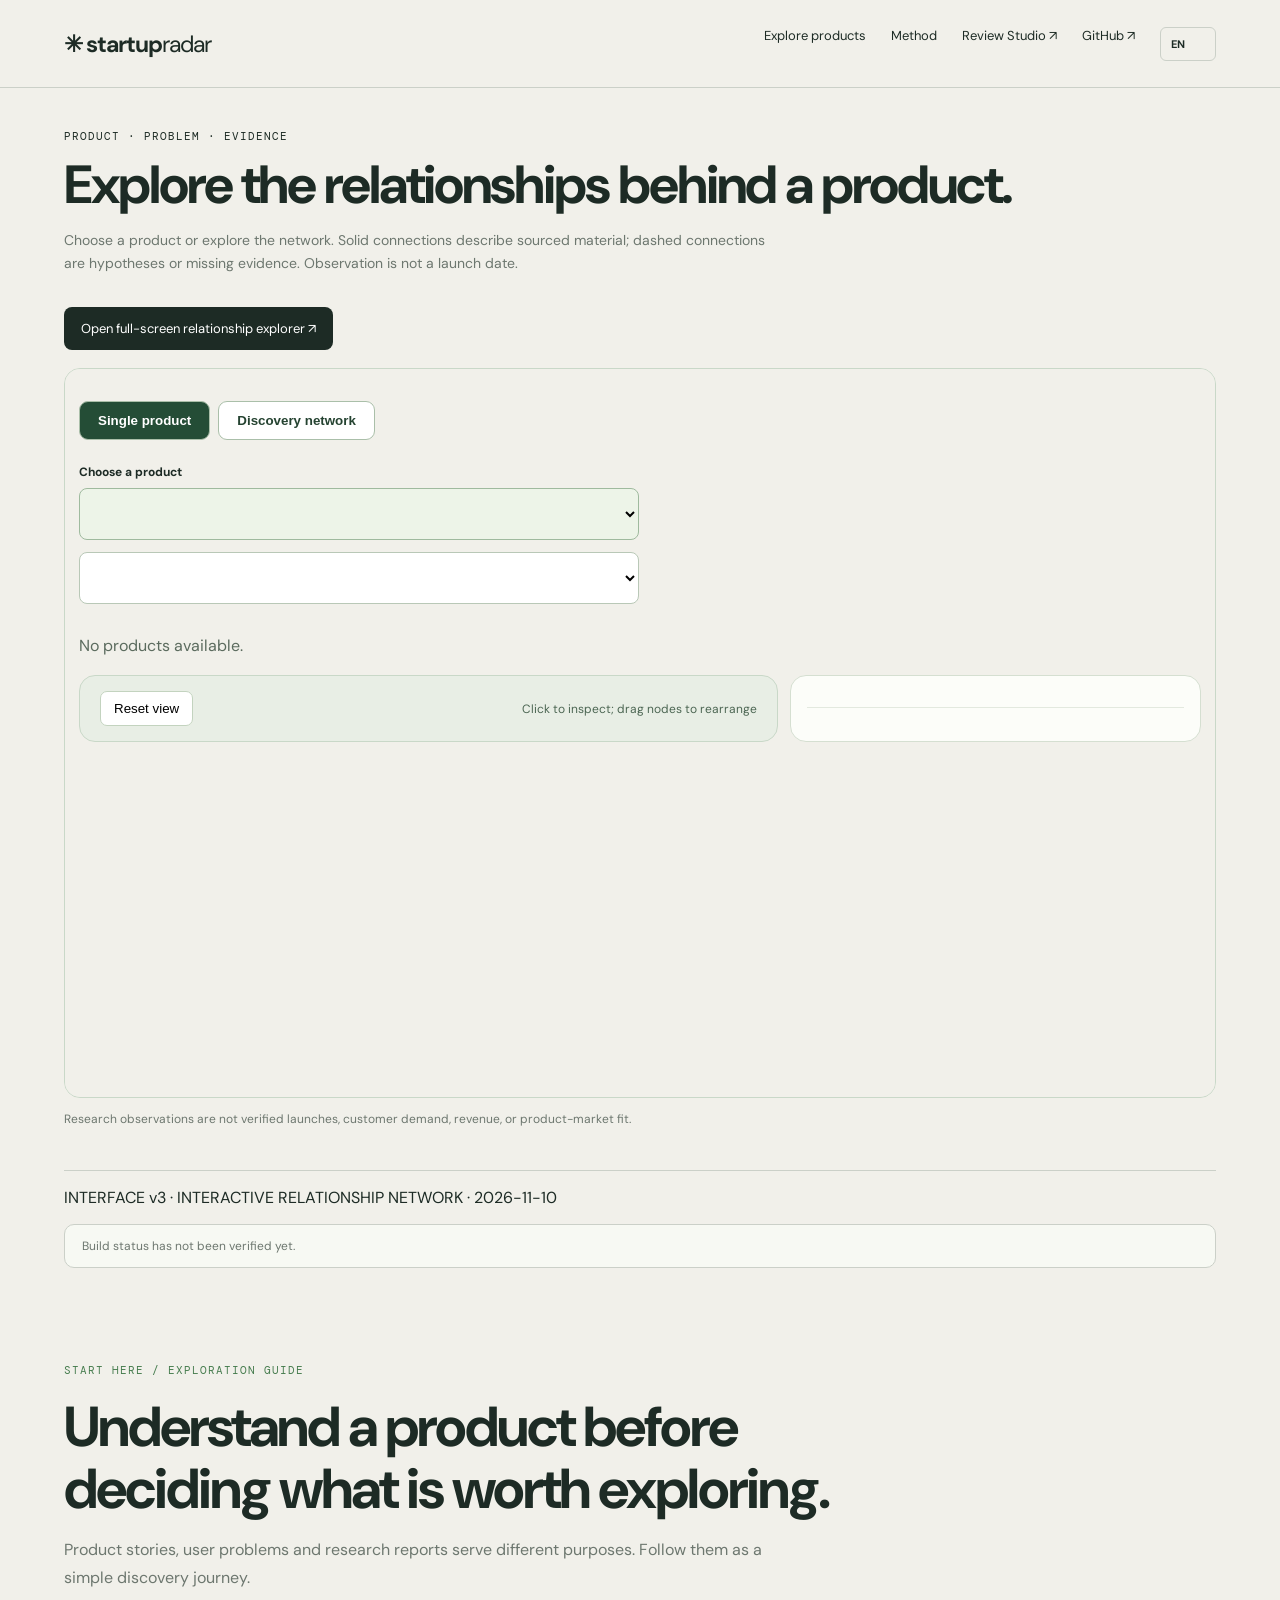
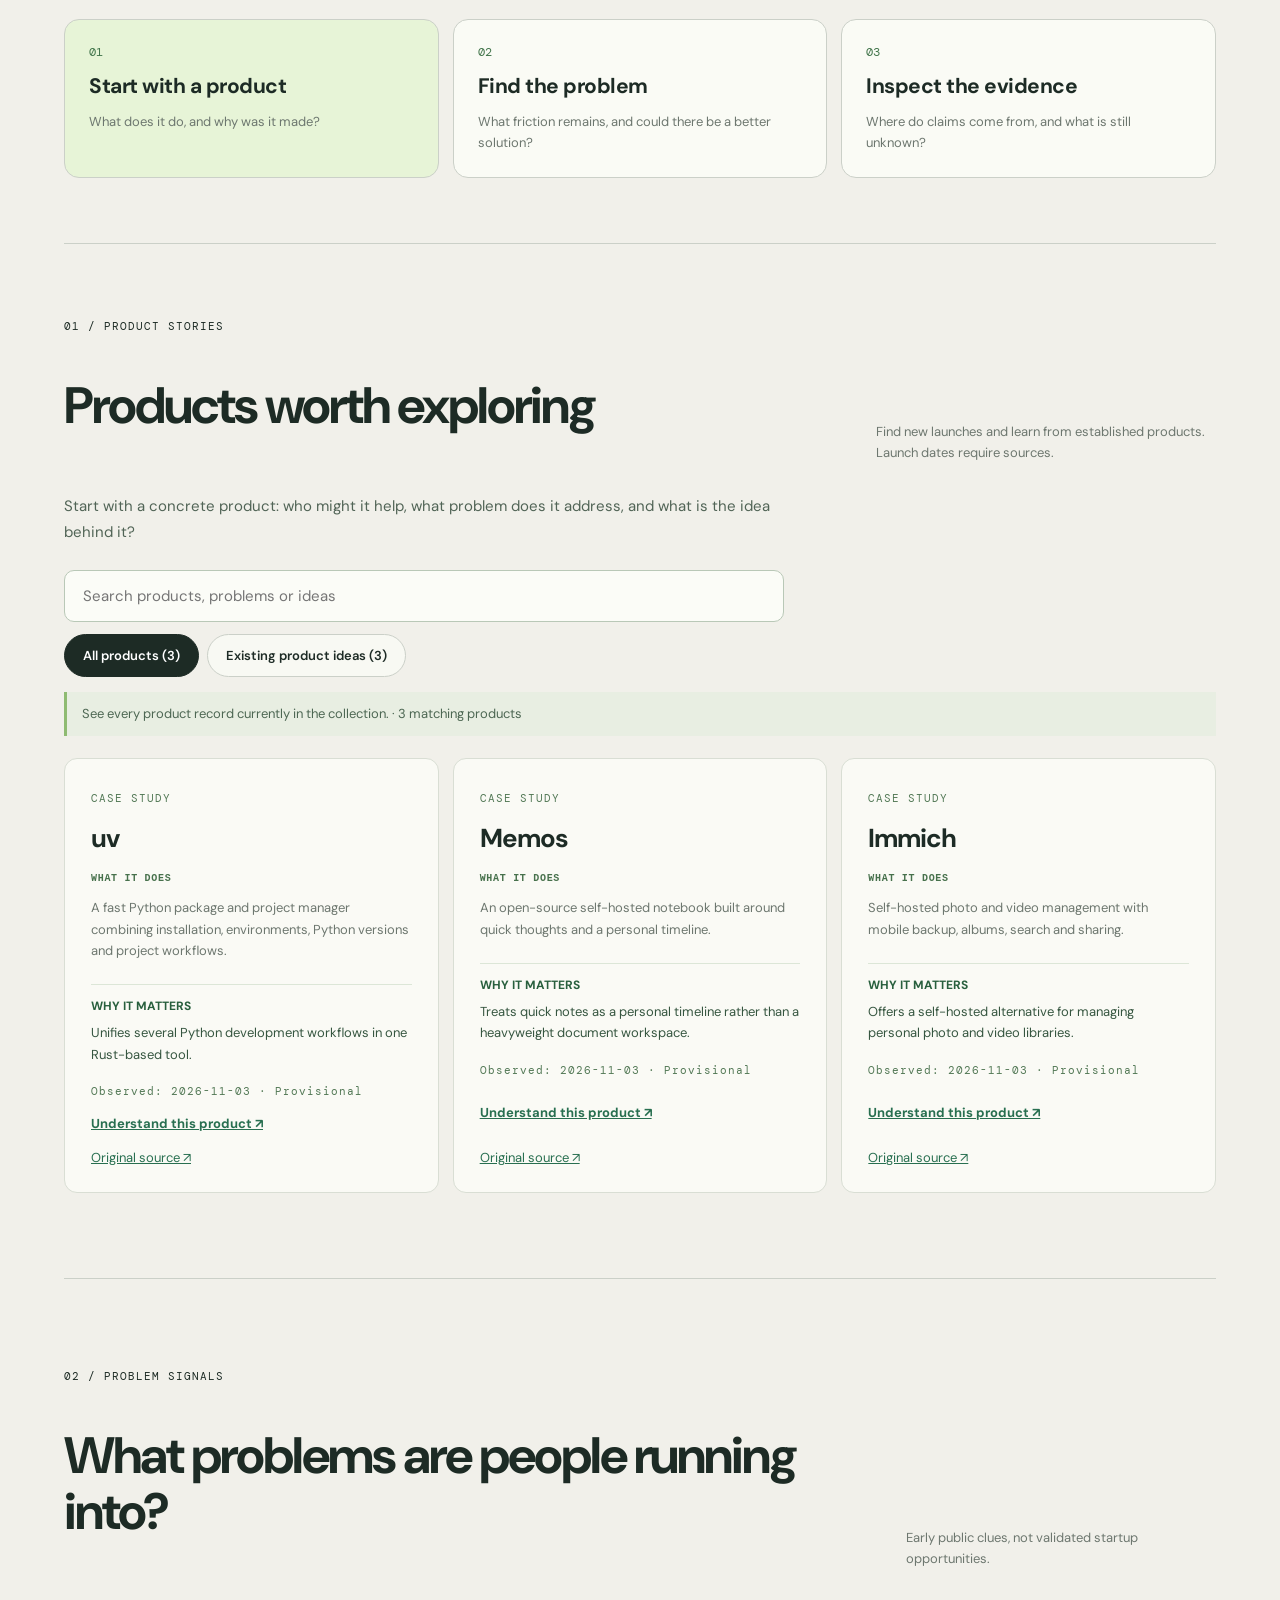
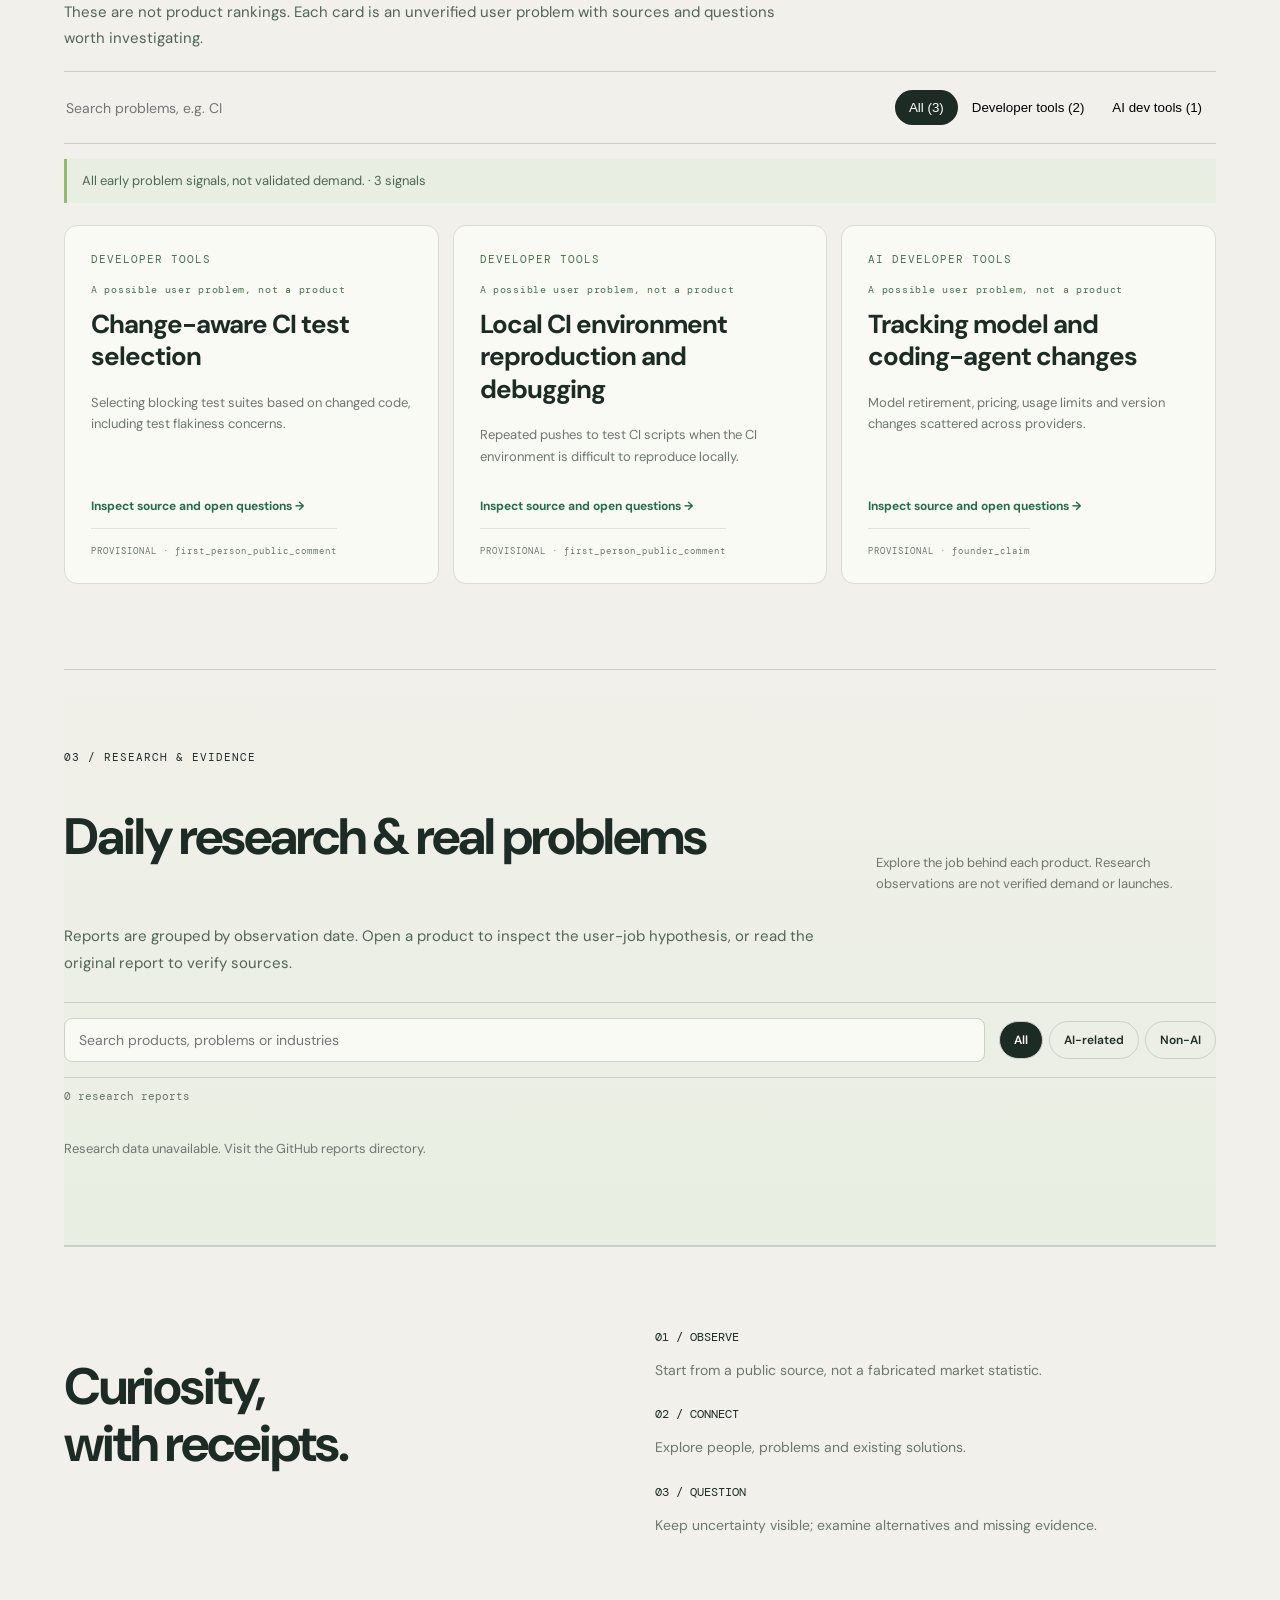
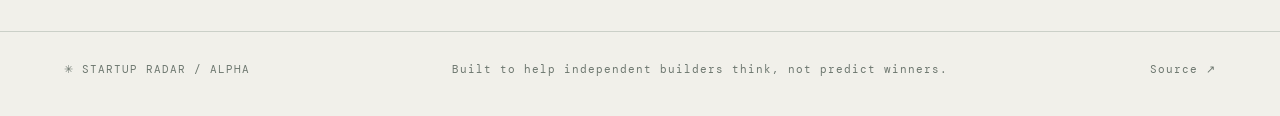
==== commit 4db2acc0: "fix(home): remove competing legacy hero and make network unmistakably primary" ====
--- a/web/index.html
+++ b/web/index.html
@@ -1,4 +1,4 @@
-<!doctype html><html lang="en"><meta charset="utf-8"><meta name="viewport" content="width=device-width,initial-scale=1"><meta name="description" content="Open-source startup opportunity discovery based on attributable public signals."><title>Startup Radar — Find the problems worth solving</title><link rel="stylesheet" href="style.css"><link rel="stylesheet" href="network-home.css"><body><header><a class="logo" href="#">✳ startup<span>radar</span></a><nav><a data-i18n="navExplore" href="#products">Explore products</a><a data-i18n="navMethod" href="#method">Method</a><a href="./review.html">Review Studio ↗</a><a href="https://github.com/supplicant-snowstain/startup-product-radar">GitHub ↗</a><label class="language-control"><span class="sr-only">Language / 语言 / Langue</span><select id="language" aria-label="Language / 语言 / Langue"><option value="en">EN</option><option value="zh">中文</option><option value="fr">FR</option></select></label></nav></header><main><section class="network-home" id="network"><div class="network-home-heading"><div><small>PRODUCT · PROBLEM · EVIDENCE</small><h1 id="network-home-title">Explore the relationships behind a product.</h1><p id="network-home-desc">Explore sourced connections and distinguish evidence from hypotheses.</p></div><a id="network-home-link" href="./graph.html">Open full-screen relationship explorer ↗</a></div><iframe id="network-preview" class="network-home-frame" src="./graph.html?embed=1" title="Interactive startup product research network" loading="eager"></iframe><p class="network-home-note">Research observations are not verified launches, customer demand, revenue, or product-market fit.</p></section><section class="hero"><div><small data-i18n="heroKicker">● A FIELD GUIDE FOR CURIOUS BUILDERS</small><h1 data-i18n-html="hero">Don't start<br>with an <i>idea.</i><br>Start with a <mark>problem.</mark></h1><p data-i18n="heroDesc">Follow the friction. Trace the evidence. Discover what people are trying to get done — and where existing tools fall short.</p><a class="cta" href="#products" data-i18n="heroAction">Explore the signals ↗</a><p class="fine" data-i18n="heroFine">OBSERVATIONS ≠ VALIDATED DEMAND · OPEN SOURCE</p></div><div class="radar" aria-label="Decorative opportunity radar"><div class="orbit one"></div><div class="orbit two"></div><div class="orbit three"></div><div class="sweep"></div><b>✳</b><span class="dot a"></span><span class="dot b"></span><span class="dot c"></span></div></section><p class="site-build-marker" aria-label="Site interface version">INTERFACE v2 · PRODUCT → PROBLEM → EVIDENCE</p><p id="site-freshness" class="site-freshness" aria-live="polite"></p>
+<!doctype html><html lang="en"><meta charset="utf-8"><meta name="viewport" content="width=device-width,initial-scale=1"><meta name="description" content="Open-source startup opportunity discovery based on attributable public signals."><title>Startup Radar — Find the problems worth solving</title><link rel="stylesheet" href="style.css"><link rel="stylesheet" href="network-home.css"><body><header><a class="logo" href="#">✳ startup<span>radar</span></a><nav><a data-i18n="navExplore" href="#network">Explore products</a><a data-i18n="navMethod" href="#method">Method</a><a href="./review.html">Review Studio ↗</a><a href="https://github.com/supplicant-snowstain/startup-product-radar">GitHub ↗</a><label class="language-control"><span class="sr-only">Language / 语言 / Langue</span><select id="language" aria-label="Language / 语言 / Langue"><option value="en">EN</option><option value="zh">中文</option><option value="fr">FR</option></select></label></nav></header><main><section class="network-home" id="network"><div class="network-home-heading"><div><small>PRODUCT · PROBLEM · EVIDENCE</small><h1 id="network-home-title">Explore the relationships behind a product.</h1><p id="network-home-desc">Explore sourced connections and distinguish evidence from hypotheses.</p></div><a id="network-home-link" href="./graph.html">Open full-screen relationship explorer ↗</a></div><iframe id="network-preview" class="network-home-frame" src="./graph.html?embed=1" title="Interactive startup product research network" loading="eager"></iframe><p id="network-frame-status" class="network-frame-status" role="status" hidden></p><p class="network-home-note">Research observations are not verified launches, customer demand, revenue, or product-market fit.</p></section><p class="site-build-marker" aria-label="Site interface version">INTERFACE v3 · INTERACTIVE RELATIONSHIP NETWORK · 2026-11-10</p><p id="site-freshness" class="site-freshness" aria-live="polite"></p>
 <section class="journey-intro" aria-label="How to explore"><small data-i18n="journeyKicker">START HERE / YOUR EXPLORATION PATH</small><h2 data-i18n="journeyTitle">Three ways to discover what is worth building.</h2><p data-i18n="journeyDesc">Products are examples, problem signals are questions, and daily reports are the research trail. They are not interchangeable.</p><div class="journey-steps"><a href="#products"><span>01</span><strong data-i18n="journeyProducts">See the product</strong><p data-i18n="journeyProductsDesc">What does it do, and why might someone need it?</p></a><a href="#signals"><span>02</span><strong data-i18n="journeySignals">Explore the problem</strong><p data-i18n="journeySignalsDesc">Which friction might still be unsolved?</p></a><a href="#daily-research"><span>03</span><strong data-i18n="journeyResearch">Check the evidence</strong><p data-i18n="journeyResearchDesc">Where did the idea come from, and what remains uncertain?</p></a></div></section>
 <section id="products" class="products-section"><small data-i18n="productsKicker">01 / PRODUCT STORIES</small><div class="section-title"><h2>Products worth understanding.</h2><p>Learn the story behind an existing product.</p></div><p class="section-explainer" data-i18n="productsExplain">Start with an example. Each card answers: what is this product, what job might it help with, and where can I inspect the source?</p><div id="product-cards" class="cards"></div><p id="product-empty" class="product-empty">Product discovery feed is being prepared.</p></section>
 <section id="signals" class="signals-section"><small data-i18n="boardKicker">02 / THE PROBLEM BOARD</small><div class="section-title"><h2 data-i18n="boardTitle">Problems people are trying to solve.</h2><p data-i18n="boardDesc">Early signals, not proven business opportunities.</p></div><p class="section-explainer" data-i18n="signalsExplain">These cards are not product recommendations. Each is a possible user problem found in public material; open one to examine the source and unanswered questions.</p><div class="toolbar"><input data-i18n-placeholder="search" id="search" placeholder="Search problems" aria-label="Search signals"><div><button class="selected" data-filter="All" data-i18n="all">All</button><button data-filter="Developer Tools" data-i18n="dev">Developer tools</button><button data-filter="AI Developer Tools" data-i18n="ai">AI dev tools</button></div></div><div id="cards" class="cards"></div><p id="empty" data-i18n="empty" hidden>No matching signals.</p></section>
